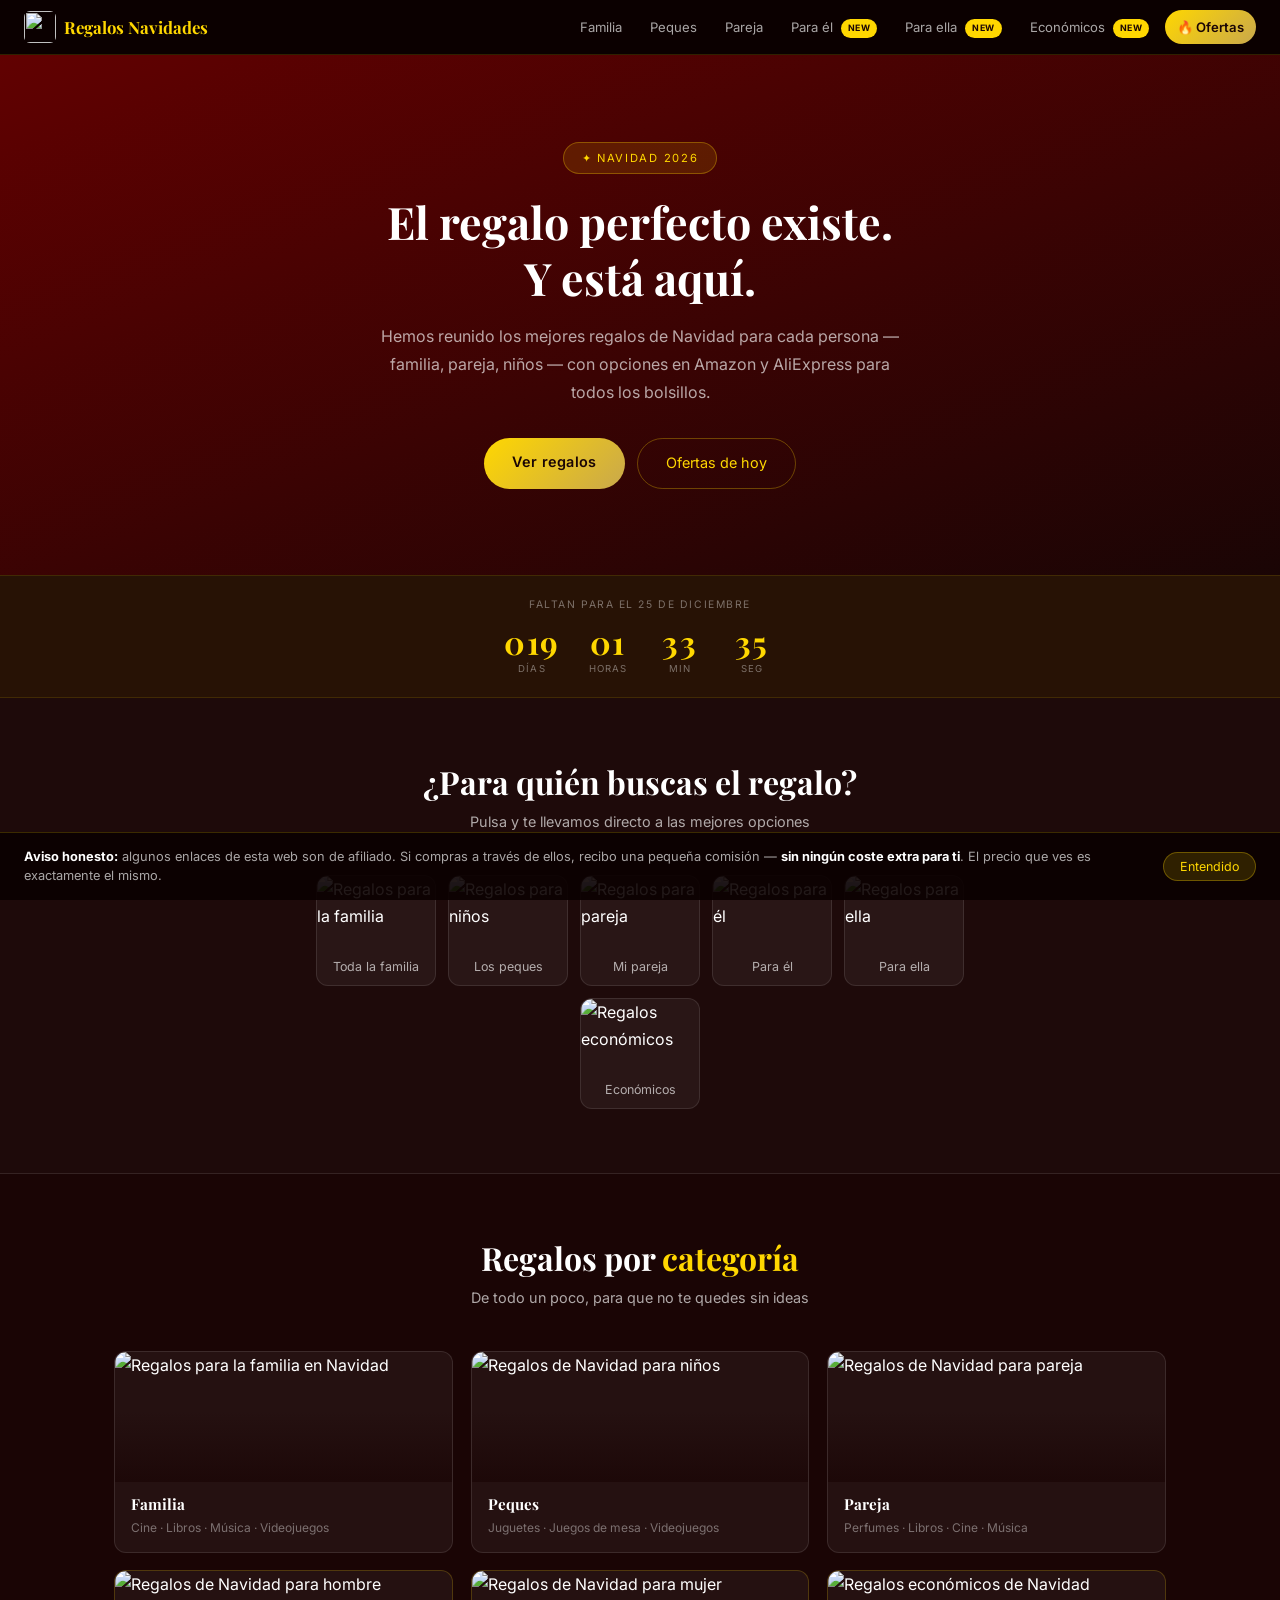
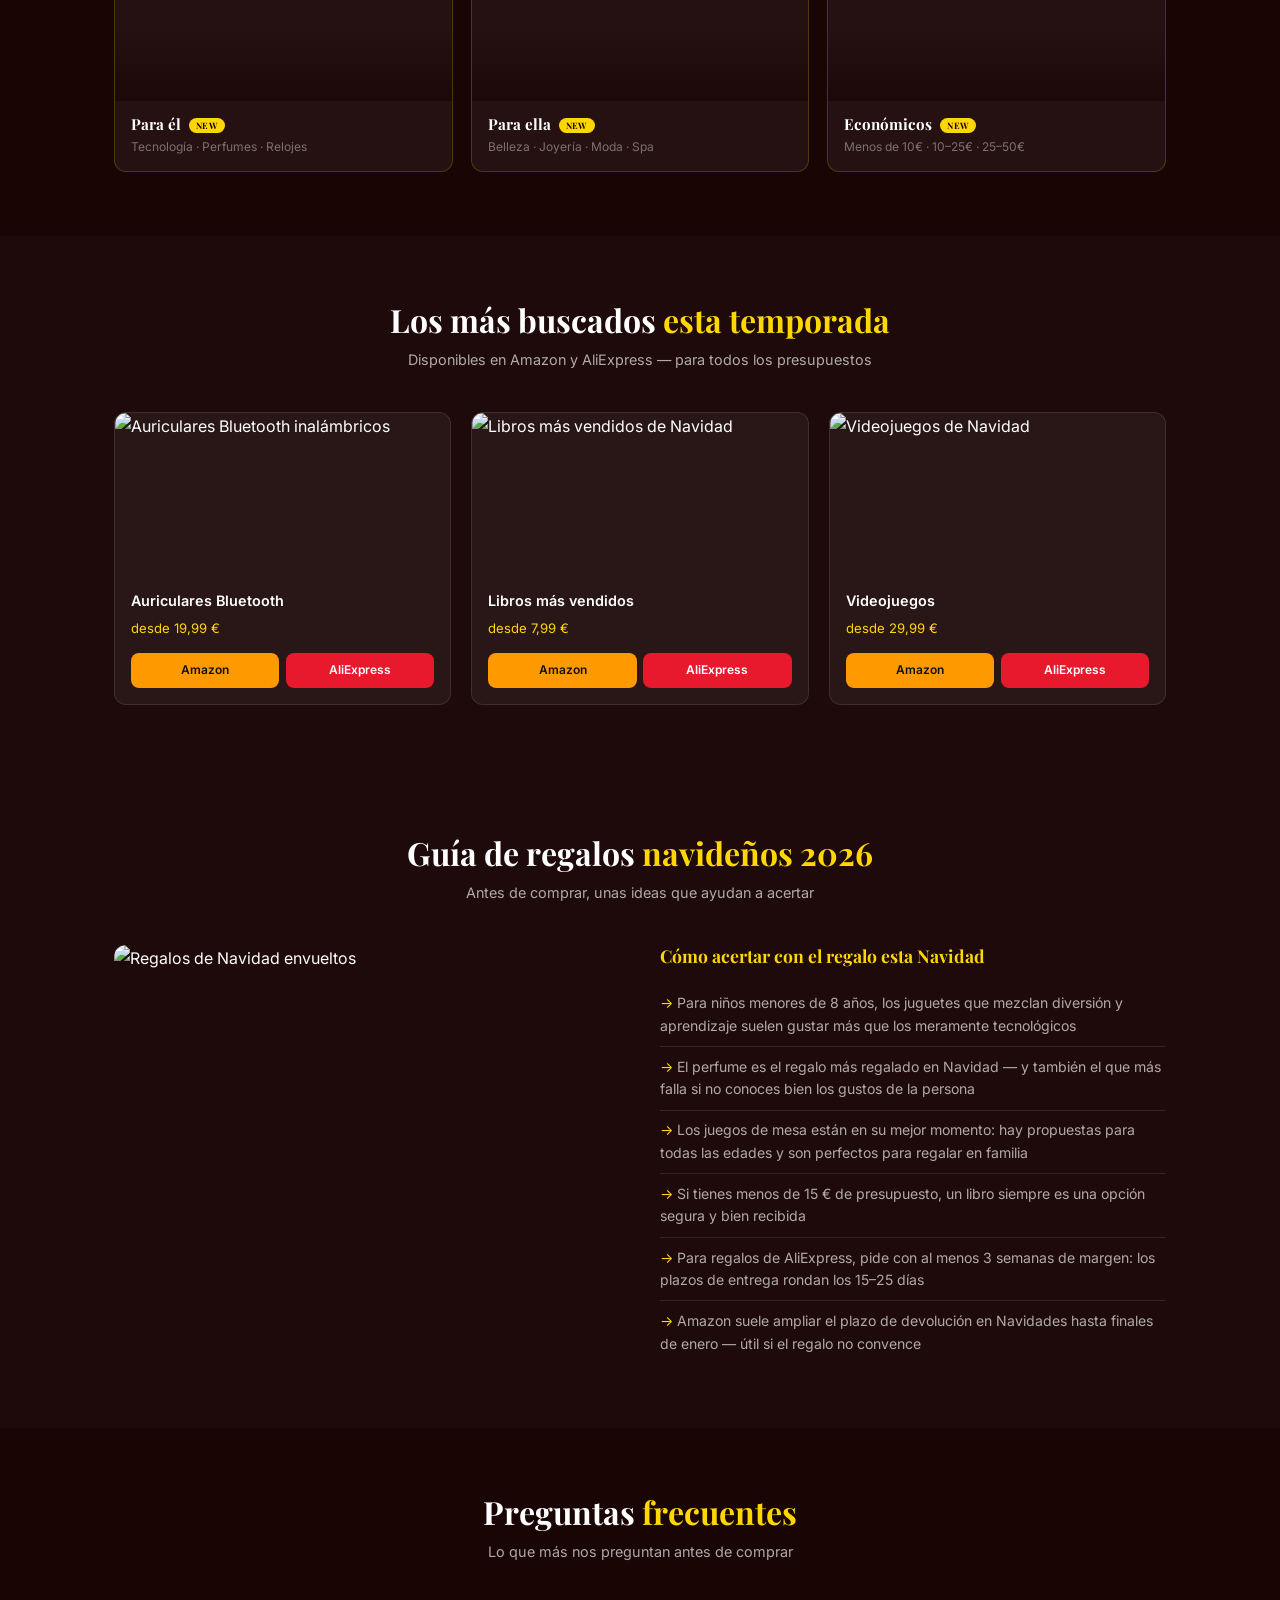
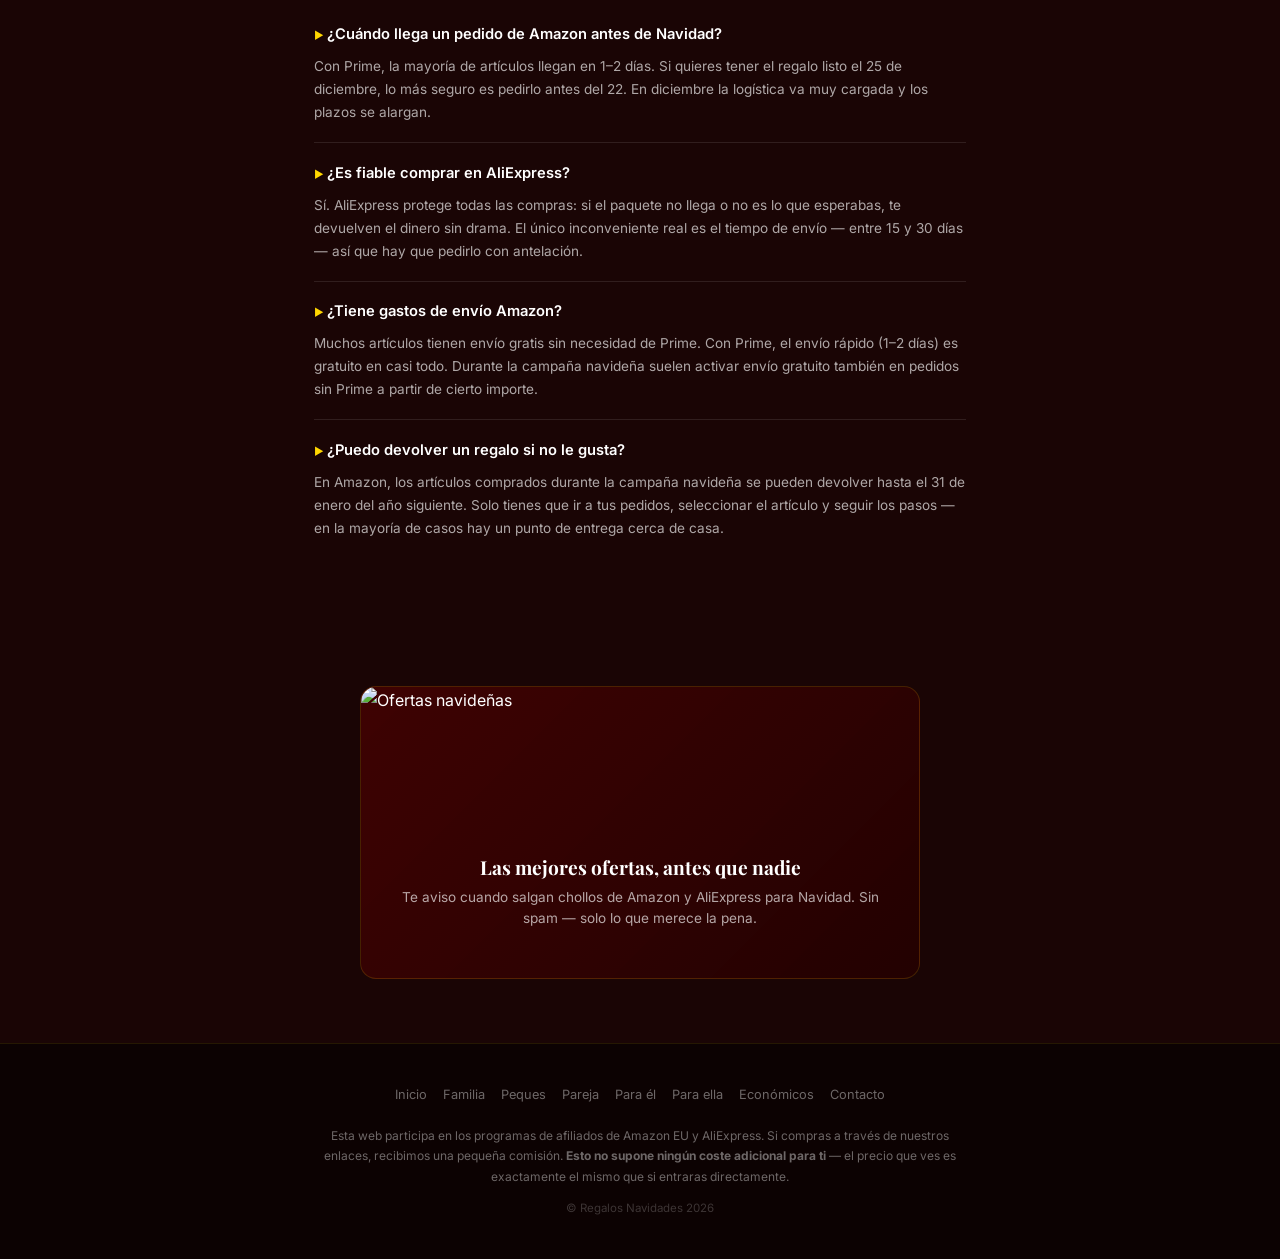
==== index.html @ c7d57244 "feat: index.html reescrito — hero, countdown, quiz, categorías, destacados, guía, FAQ, newsletter" ====
<!DOCTYPE html>
<html lang="es">
<head>
  <meta charset="UTF-8">
  <meta name="viewport" content="width=device-width, initial-scale=1">
  <title>Los mejores regalos de Navidad 2026 | Regalos Navidades</title>
  <meta name="description" content="¿Sin ideas para Navidad? Aquí tienes los mejores regalos para tu familia, pareja e hijos. Disponibles en Amazon y AliExpress con entrega rápida.">
  <meta name="robots" content="index, follow">
  <link rel="canonical" href="https://www.regalosnavidades.com/">

  <!-- Open Graph -->
  <meta property="og:title" content="Los mejores regalos de Navidad 2026">
  <meta property="og:description" content="Regalos para toda la familia, pareja y los peques. Amazon y AliExpress al mejor precio.">
  <meta property="og:image" content="https://www.regalosnavidades.com/images/mejoresnavidades.webp">
  <meta property="og:url" content="https://www.regalosnavidades.com/">
  <meta property="og:type" content="website">
  <meta property="og:locale" content="es_ES">

  <!-- Favicon -->
  <link rel="icon" type="image/png" href="images/anicon.png">
  <link rel="apple-touch-icon" href="images/anicon.png">

  <!-- CSS -->
  <link rel="stylesheet" href="style.css">

  <!-- Analytics -->
  <script async src="https://www.googletagmanager.com/gtag/js?id=G-V09HTLH00L"></script>
  <script>
    window.dataLayer = window.dataLayer || [];
    function gtag(){ dataLayer.push(arguments); }
    gtag('js', new Date());
    gtag('config', 'G-V09HTLH00L');
  </script>
  <script src="https://beamanalytics.b-cdn.net/beam.min.js" data-token="f0260c31-1d1d-425e-8122-ad8e67e077c6" async></script>

  <!-- MailerLite -->
  <script>
    (function(w,d,e,u,f,l,n){w[f]=w[f]||function(){(w[f].q=w[f].q||[]).push(arguments);},l=d.createElement(e),l.async=1,l.src=u,n=d.getElementsByTagName(e)[0],n.parentNode.insertBefore(l,n);})(window,document,'script','https://assets.mailerlite.com/js/universal.js','ml');
    ml('account', '662923');
  </script>

  <!-- Schema.org FAQPage -->
  <script type="application/ld+json">
  {
    "@context": "https://schema.org",
    "@type": "FAQPage",
    "mainEntity": [
      {
        "@type": "Question",
        "name": "¿Cuándo llega un pedido de Amazon antes de Navidad?",
        "acceptedAnswer": {
          "@type": "Answer",
          "text": "Con Amazon Prime la mayoría de artículos llegan en 1-2 días. Para tener el regalo listo el 25 de diciembre, lo más seguro es pedirlo antes del 22 de diciembre."
        }
      },
      {
        "@type": "Question",
        "name": "¿Es fiable comprar en AliExpress?",
        "acceptedAnswer": {
          "@type": "Answer",
          "text": "Sí. AliExpress protege todas las compras: si el paquete no llega o no es lo que esperabas, te devuelven el dinero. El único inconveniente es el plazo: entre 15 y 30 días, así que es mejor pedirlo con tiempo."
        }
      },
      {
        "@type": "Question",
        "name": "¿Tiene gastos de envío Amazon?",
        "acceptedAnswer": {
          "@type": "Answer",
          "text": "Muchos artículos tienen envío gratis, especialmente con Amazon Prime. Durante la campaña navideña suelen añadir envío gratuito en pedidos superiores a 29€."
        }
      },
      {
        "@type": "Question",
        "name": "¿Puedo devolver un regalo si no le gusta?",
        "acceptedAnswer": {
          "@type": "Answer",
          "text": "Amazon amplía el plazo de devolución en Navidades hasta el 31 de enero. Solo tienes que iniciar la devolución desde tu cuenta y llevar el paquete a un punto de entrega."
        }
      }
    ]
  }
  </script>
</head>
<body>

<!-- DISCLOSURE BANNER -->
<div id="affiliate-banner" role="note" aria-label="Aviso de afiliado">
  <p>
    <strong>Aviso honesto:</strong> algunos enlaces de esta web son de afiliado.
    Si compras a través de ellos, recibo una pequeña comisión —
    <strong>sin ningún coste extra para ti</strong>. El precio que ves es exactamente el mismo.
  </p>
  <button id="affiliate-close">Entendido</button>
</div>

<!-- NAVEGACIÓN -->
<nav class="site-nav" aria-label="Navegación principal">
  <a href="/" class="nav-logo" aria-label="Regalos Navidades — inicio">
    <img src="https://images.unsplash.com/photo-1512389142860-9c449e58a543?w=64&q=80&fit=crop" alt="">
    Regalos Navidades
  </a>
  <button class="nav-toggle" aria-label="Abrir menú" aria-expanded="false" id="nav-toggle">
    <span></span><span></span><span></span>
  </button>
  <div class="nav-links" id="nav-links">
    <a href="familia.html">Familia</a>
    <a href="peques.html">Peques</a>
    <a href="pareja.html">Pareja</a>
    <a href="para-el.html">Para él <span class="badge-new">NEW</span></a>
    <a href="para-ella.html">Para ella <span class="badge-new">NEW</span></a>
    <a href="economicos.html">Económicos <span class="badge-new">NEW</span></a>
    <a href="https://amzn.to/489ytTp" target="_blank" rel="nofollow sponsored noopener" class="nav-cta">🔥 Ofertas</a>
  </div>
</nav>

<!-- HERO -->
<section class="hero" aria-label="Portada">
  <div class="hero-bg" aria-hidden="true"></div>
  <div class="hero-overlay" aria-hidden="true"></div>
  <div class="snow" aria-hidden="true"></div>
  <div class="hero-content">
    <div class="hero-badge">✦ Navidad 2026</div>
    <h1>El regalo perfecto existe.<br>Y está aquí.</h1>
    <p>
      Hemos reunido los mejores regalos de Navidad para cada persona —
      familia, pareja, niños — con opciones en Amazon y AliExpress
      para todos los bolsillos.
    </p>
    <div class="hero-ctas">
      <a href="#categorias" class="btn-gold">Ver regalos</a>
      <a href="https://amzn.to/489ytTp" target="_blank" rel="nofollow sponsored noopener" class="btn-outline">Ofertas de hoy</a>
    </div>
  </div>
</section>

<!-- COUNTDOWN -->
<div class="countdown" aria-label="Cuenta atrás para Navidad">
  <p class="countdown-label">Faltan para el 25 de diciembre</p>
  <div class="countdown-units">
    <div class="c-unit"><div class="c-num" id="cd-d">--</div><div class="c-label">días</div></div>
    <div class="c-unit"><div class="c-num" id="cd-h">--</div><div class="c-label">horas</div></div>
    <div class="c-unit"><div class="c-num" id="cd-m">--</div><div class="c-label">min</div></div>
    <div class="c-unit"><div class="c-num" id="cd-s">--</div><div class="c-label">seg</div></div>
  </div>
</div>

<!-- QUIZ -->
<section class="quiz-section section" aria-labelledby="quiz-title">
  <div class="section-header">
    <h2 id="quiz-title">¿Para quién buscas el regalo?</h2>
    <p class="subtitle">Pulsa y te llevamos directo a las mejores opciones</p>
  </div>
  <div class="quiz-grid">
    <a href="familia.html" class="quiz-btn">
      <img src="https://images.unsplash.com/photo-1511895426328-dc8714191011?w=240&q=80&fit=crop&crop=faces" alt="Regalos para la familia" loading="lazy">
      <div class="quiz-label">Toda la familia</div>
    </a>
    <a href="peques.html" class="quiz-btn">
      <img src="https://images.unsplash.com/photo-1471286174890-9c112ffca5b4?w=240&q=80&fit=crop" alt="Regalos para niños" loading="lazy">
      <div class="quiz-label">Los peques</div>
    </a>
    <a href="pareja.html" class="quiz-btn">
      <img src="https://images.unsplash.com/photo-1529634597503-139d3726fed5?w=240&q=80&fit=crop&crop=faces" alt="Regalos para pareja" loading="lazy">
      <div class="quiz-label">Mi pareja</div>
    </a>
    <a href="para-el.html" class="quiz-btn">
      <img src="https://images.unsplash.com/photo-1507003211169-0a1dd7228f2d?w=240&q=80&fit=crop&crop=faces" alt="Regalos para él" loading="lazy">
      <div class="quiz-label">Para él</div>
    </a>
    <a href="para-ella.html" class="quiz-btn">
      <img src="https://images.unsplash.com/photo-1531746020798-e6953c6e8e04?w=240&q=80&fit=crop&crop=faces" alt="Regalos para ella" loading="lazy">
      <div class="quiz-label">Para ella</div>
    </a>
    <a href="economicos.html" class="quiz-btn">
      <img src="https://images.unsplash.com/photo-1607344645866-009c320b63e0?w=240&q=80&fit=crop" alt="Regalos económicos" loading="lazy">
      <div class="quiz-label">Económicos</div>
    </a>
  </div>
</section>

<!-- CATEGORÍAS -->
<section class="section" id="categorias" aria-labelledby="cats-title">
  <div class="section-header">
    <h2 id="cats-title">Regalos por <span class="gold">categoría</span></h2>
    <p class="subtitle">De todo un poco, para que no te quedes sin ideas</p>
  </div>
  <div class="cat-grid container">
    <a href="familia.html" class="cat-card">
      <div class="cat-img-wrap">
        <img src="https://images.unsplash.com/photo-1511895426328-dc8714191011?w=500&q=80&fit=crop" alt="Regalos para la familia en Navidad" loading="lazy">
        <div class="cat-img-overlay"></div>
      </div>
      <div class="cat-info">
        <h3>Familia</h3>
        <p>Cine · Libros · Música · Videojuegos</p>
      </div>
    </a>
    <a href="peques.html" class="cat-card">
      <div class="cat-img-wrap">
        <img src="https://images.unsplash.com/photo-1471286174890-9c112ffca5b4?w=500&q=80&fit=crop" alt="Regalos de Navidad para niños" loading="lazy">
        <div class="cat-img-overlay"></div>
      </div>
      <div class="cat-info">
        <h3>Peques</h3>
        <p>Juguetes · Juegos de mesa · Videojuegos</p>
      </div>
    </a>
    <a href="pareja.html" class="cat-card">
      <div class="cat-img-wrap">
        <img src="https://images.unsplash.com/photo-1529634597503-139d3726fed5?w=500&q=80&fit=crop&crop=faces" alt="Regalos de Navidad para pareja" loading="lazy">
        <div class="cat-img-overlay"></div>
      </div>
      <div class="cat-info">
        <h3>Pareja</h3>
        <p>Perfumes · Libros · Cine · Música</p>
      </div>
    </a>
    <a href="para-el.html" class="cat-card is-new">
      <div class="cat-img-wrap">
        <img src="https://images.unsplash.com/photo-1507003211169-0a1dd7228f2d?w=500&q=80&fit=crop&crop=faces" alt="Regalos de Navidad para hombre" loading="lazy">
        <div class="cat-img-overlay"></div>
      </div>
      <div class="cat-info">
        <h3>Para él <span class="badge-new">NEW</span></h3>
        <p>Tecnología · Perfumes · Relojes</p>
      </div>
    </a>
    <a href="para-ella.html" class="cat-card is-new">
      <div class="cat-img-wrap">
        <img src="https://images.unsplash.com/photo-1531746020798-e6953c6e8e04?w=500&q=80&fit=crop&crop=faces" alt="Regalos de Navidad para mujer" loading="lazy">
        <div class="cat-img-overlay"></div>
      </div>
      <div class="cat-info">
        <h3>Para ella <span class="badge-new">NEW</span></h3>
        <p>Belleza · Joyería · Moda · Spa</p>
      </div>
    </a>
    <a href="economicos.html" class="cat-card is-new">
      <div class="cat-img-wrap">
        <img src="https://images.unsplash.com/photo-1607344645866-009c320b63e0?w=500&q=80&fit=crop" alt="Regalos económicos de Navidad" loading="lazy">
        <div class="cat-img-overlay"></div>
      </div>
      <div class="cat-info">
        <h3>Económicos <span class="badge-new">NEW</span></h3>
        <p>Menos de 10€ · 10–25€ · 25–50€</p>
      </div>
    </a>
  </div>
</section>

<!-- PRODUCTOS DESTACADOS -->
<section class="products-section section" aria-labelledby="dest-title">
  <div class="section-header">
    <h2 id="dest-title">Los más buscados <span class="gold">esta temporada</span></h2>
    <p class="subtitle">Disponibles en Amazon y AliExpress — para todos los presupuestos</p>
  </div>
  <div class="products-grid container">
    <div class="product-card">
      <div class="product-img">
        <img src="https://images.unsplash.com/photo-1505740420928-5e560c06d30e?w=500&q=80&fit=crop" alt="Auriculares Bluetooth inalámbricos" loading="lazy">
      </div>
      <div class="product-body">
        <p class="product-name">Auriculares Bluetooth</p>
        <p class="product-price">desde 19,99 €</p>
        <div class="product-btns">
          <a href="https://www.amazon.es/s?k=auriculares+bluetooth&tag=onejensen00-21" target="_blank" rel="nofollow sponsored noopener" class="btn-amazon">Amazon</a>
          <a href="https://s.click.aliexpress.com/e/_DkPYRvX" target="_blank" rel="nofollow sponsored noopener" class="btn-ali">AliExpress</a>
        </div>
      </div>
    </div>
    <div class="product-card">
      <div class="product-img">
        <img src="https://images.unsplash.com/photo-1507842217343-583bb7270b66?w=500&q=80&fit=crop" alt="Libros más vendidos de Navidad" loading="lazy">
      </div>
      <div class="product-body">
        <p class="product-name">Libros más vendidos</p>
        <p class="product-price">desde 7,99 €</p>
        <div class="product-btns">
          <a href="https://www.amazon.es/b?_encoding=UTF8&tag=onejensen00-21&node=599364031" target="_blank" rel="nofollow sponsored noopener" class="btn-amazon">Amazon</a>
          <a href="https://s.click.aliexpress.com/e/_DkPYRvX" target="_blank" rel="nofollow sponsored noopener" class="btn-ali">AliExpress</a>
        </div>
      </div>
    </div>
    <div class="product-card">
      <div class="product-img">
        <img src="https://images.unsplash.com/photo-1538481199705-c710c4e965fc?w=500&q=80&fit=crop" alt="Videojuegos de Navidad" loading="lazy">
      </div>
      <div class="product-body">
        <p class="product-name">Videojuegos</p>
        <p class="product-price">desde 29,99 €</p>
        <div class="product-btns">
          <a href="https://www.amazon.es/b?_encoding=UTF8&tag=onejensen00-21&node=599382031" target="_blank" rel="nofollow sponsored noopener" class="btn-amazon">Amazon</a>
          <a href="https://s.click.aliexpress.com/e/_DkPYRvX" target="_blank" rel="nofollow sponsored noopener" class="btn-ali">AliExpress</a>
        </div>
      </div>
    </div>
  </div>
</section>

<!-- GUÍA SEO -->
<section class="guide-section section" aria-labelledby="guide-title">
  <div class="section-header">
    <h2 id="guide-title">Guía de regalos <span class="gold">navideños 2026</span></h2>
    <p class="subtitle">Antes de comprar, unas ideas que ayudan a acertar</p>
  </div>
  <div class="guide-inner container">
    <div class="guide-img">
      <img src="https://images.unsplash.com/photo-1543589077-47d81606c1bf?w=700&q=80&fit=crop" alt="Regalos de Navidad envueltos" loading="lazy">
    </div>
    <div class="guide-content">
      <h3>Cómo acertar con el regalo esta Navidad</h3>
      <ul class="guide-list">
        <li>Para niños menores de 8 años, los juguetes que mezclan diversión y aprendizaje suelen gustar más que los meramente tecnológicos</li>
        <li>El perfume es el regalo más regalado en Navidad — y también el que más falla si no conoces bien los gustos de la persona</li>
        <li>Los juegos de mesa están en su mejor momento: hay propuestas para todas las edades y son perfectos para regalar en familia</li>
        <li>Si tienes menos de 15 € de presupuesto, un libro siempre es una opción segura y bien recibida</li>
        <li>Para regalos de AliExpress, pide con al menos 3 semanas de margen: los plazos de entrega rondan los 15–25 días</li>
        <li>Amazon suele ampliar el plazo de devolución en Navidades hasta finales de enero — útil si el regalo no convence</li>
      </ul>
    </div>
  </div>
</section>

<!-- FAQ -->
<section class="section" aria-labelledby="faq-title">
  <div class="section-header">
    <h2 id="faq-title">Preguntas <span class="gold">frecuentes</span></h2>
    <p class="subtitle">Lo que más nos preguntan antes de comprar</p>
  </div>
  <div class="faq-list container">
    <div class="faq-item">
      <p class="faq-q">¿Cuándo llega un pedido de Amazon antes de Navidad?</p>
      <p class="faq-a">Con Prime, la mayoría de artículos llegan en 1–2 días. Si quieres tener el regalo listo el 25 de diciembre, lo más seguro es pedirlo antes del 22. En diciembre la logística va muy cargada y los plazos se alargan.</p>
    </div>
    <div class="faq-item">
      <p class="faq-q">¿Es fiable comprar en AliExpress?</p>
      <p class="faq-a">Sí. AliExpress protege todas las compras: si el paquete no llega o no es lo que esperabas, te devuelven el dinero sin drama. El único inconveniente real es el tiempo de envío — entre 15 y 30 días — así que hay que pedirlo con antelación.</p>
    </div>
    <div class="faq-item">
      <p class="faq-q">¿Tiene gastos de envío Amazon?</p>
      <p class="faq-a">Muchos artículos tienen envío gratis sin necesidad de Prime. Con Prime, el envío rápido (1–2 días) es gratuito en casi todo. Durante la campaña navideña suelen activar envío gratuito también en pedidos sin Prime a partir de cierto importe.</p>
    </div>
    <div class="faq-item">
      <p class="faq-q">¿Puedo devolver un regalo si no le gusta?</p>
      <p class="faq-a">En Amazon, los artículos comprados durante la campaña navideña se pueden devolver hasta el 31 de enero del año siguiente. Solo tienes que ir a tus pedidos, seleccionar el artículo y seguir los pasos — en la mayoría de casos hay un punto de entrega cerca de casa.</p>
    </div>
  </div>
</section>

<!-- NEWSLETTER -->
<section class="section">
  <div class="newsletter-wrap">
    <div class="newsletter-box">
      <div class="newsletter-img">
        <img src="https://images.unsplash.com/photo-1512389142860-9c449e58a543?w=700&q=80&fit=crop&crop=top" alt="Ofertas navideñas" loading="lazy">
      </div>
      <div class="newsletter-body">
        <h3>Las mejores ofertas, antes que nadie</h3>
        <p>Te aviso cuando salgan chollos de Amazon y AliExpress para Navidad. Sin spam — solo lo que merece la pena.</p>
        <div class="ml-embedded" data-form="1QvclZ"></div>
      </div>
    </div>
  </div>
</section>

<!-- FOOTER -->
<footer class="site-footer">
  <nav class="footer-links" aria-label="Links del pie de página">
    <a href="/">Inicio</a>
    <a href="familia.html">Familia</a>
    <a href="peques.html">Peques</a>
    <a href="pareja.html">Pareja</a>
    <a href="para-el.html">Para él</a>
    <a href="para-ella.html">Para ella</a>
    <a href="economicos.html">Económicos</a>
    <a href="mailto:mejoresnavidades@gmail.com">Contacto</a>
  </nav>
  <p class="footer-affiliate">
    Esta web participa en los programas de afiliados de Amazon EU y AliExpress.
    Si compras a través de nuestros enlaces, recibimos una pequeña comisión.
    <strong>Esto no supone ningún coste adicional para ti</strong> — el precio que ves es exactamente el mismo que si entraras directamente.
  </p>
  <p class="footer-copy">© Regalos Navidades 2026</p>
</footer>

<script>
  /* --- COUNTDOWN --- */
  function tick() {
    const now = new Date();
    const xmas = new Date(now.getFullYear(), 11, 25);
    if (now >= xmas) xmas.setFullYear(xmas.getFullYear() + 1);
    const ms = xmas - now;
    const pad = (n, len) => String(n).padStart(len || 2, '0');
    document.getElementById('cd-d').textContent = pad(Math.floor(ms / 86400000), 3);
    document.getElementById('cd-h').textContent = pad(Math.floor((ms % 86400000) / 3600000));
    document.getElementById('cd-m').textContent = pad(Math.floor((ms % 3600000) / 60000));
    document.getElementById('cd-s').textContent = pad(Math.floor((ms % 60000) / 1000));
  }
  tick();
  setInterval(tick, 1000);

  /* --- NIEVE --- */
  const snow = document.querySelector('.snow');
  for (let i = 0; i < 18; i++) {
    const f = document.createElement('div');
    f.className = 'flake';
    const size = Math.random() * 4 + 2;
    f.style.cssText = `width:${size}px;height:${size}px;left:${Math.random()*100}%;animation-duration:${Math.random()*8+6}s;animation-delay:${Math.random()*8}s;`;
    snow.appendChild(f);
  }

  /* --- HAMBURGER NAV --- */
  const toggle = document.getElementById('nav-toggle');
  const navLinks = document.getElementById('nav-links');
  toggle.addEventListener('click', () => {
    const open = navLinks.classList.toggle('open');
    toggle.setAttribute('aria-expanded', String(open));
  });

  /* --- DISCLOSURE BANNER --- */
  const banner = document.getElementById('affiliate-banner');
  if (!localStorage.getItem('affiliate-ok')) {
    banner.classList.add('is-visible');
  }
  document.getElementById('affiliate-close').addEventListener('click', () => {
    banner.classList.remove('is-visible');
    localStorage.setItem('affiliate-ok', '1');
  });
</script>

</body>
</html>
---- style.css ----
/* ===================================================
   REGALOS NAVIDADES — style.css
   Festivo Moderno: rojo profundo + dorado + glassmorphism
   =================================================== */

/* === GOOGLE FONTS === */
@import url('https://fonts.googleapis.com/css2?family=Playfair+Display:wght@400;700&family=Inter:wght@400;500;600&display=swap');

/* === VARIABLES === */
:root {
  --bg:           #1a0505;
  --bg-card:      rgba(255, 255, 255, 0.05);
  --bg-card-hover:rgba(255, 255, 255, 0.08);
  --bg-nav:       rgba(10, 0, 0, 0.9);
  --red-deep:     #6b0000;
  --red-mid:      #8b0000;
  --gold:         #ffd700;
  --gold-muted:   #c9a84c;
  --gold-faint:   rgba(255, 215, 0, 0.15);
  --gold-border:  rgba(255, 215, 0, 0.3);
  --text:         #ffffff;
  --text-muted:   rgba(255, 255, 255, 0.65);
  --text-faint:   rgba(255, 255, 255, 0.4);
  --border:       rgba(255, 255, 255, 0.1);
  --radius:       12px;
  --radius-sm:    8px;
  --transition:   300ms ease;
  --font-heading: 'Playfair Display', Georgia, serif;
  --font-body:    'Inter', 'Segoe UI', sans-serif;
  --max-width:    1100px;
}

/* === RESET === */
*, *::before, *::after { box-sizing: border-box; margin: 0; padding: 0; }
html { font-size: 16px; scroll-behavior: smooth; }
body {
  font-family: var(--font-body);
  background-color: var(--bg);
  color: var(--text);
  line-height: 1.7;
  -webkit-font-smoothing: antialiased;
}
img { display: block; max-width: 100%; }
a { text-decoration: none; color: inherit; }
button { cursor: pointer; font-family: var(--font-body); }
ul { list-style: none; }

/* === ACCESIBILIDAD === */
:focus-visible {
  outline: 2px solid var(--gold);
  outline-offset: 3px;
  border-radius: 2px;
}

/* === TIPOGRAFÍA === */
h1, h2, h3 { font-family: var(--font-heading); line-height: 1.25; }
h1 { font-size: clamp(1.8rem, 4vw, 2.8rem); }
h2 { font-size: clamp(1.4rem, 3vw, 2rem); }
h3 { font-size: 1.1rem; }
.gold { color: var(--gold); }
.subtitle {
  color: var(--text-muted);
  font-size: 0.9rem;
  margin-top: 0.5rem;
}

/* === LAYOUT HELPERS === */
.container {
  max-width: var(--max-width);
  margin: 0 auto;
  padding: 0 1.5rem;
}
.section { padding: 4rem 1.5rem; }
.section-header { text-align: center; margin-bottom: 2.5rem; }
.section-header h2 { margin-bottom: 0.4rem; }

/* === BOTONES === */
.btn-gold {
  display: inline-block;
  background: linear-gradient(135deg, var(--gold), var(--gold-muted));
  color: var(--bg);
  font-weight: 600;
  font-size: 0.9rem;
  padding: 0.75rem 1.75rem;
  border-radius: 2rem;
  border: none;
  transition: var(--transition);
  letter-spacing: 0.02em;
}
.btn-gold:hover { transform: translateY(-2px); box-shadow: 0 6px 20px rgba(255,215,0,0.3); }

.btn-outline {
  display: inline-block;
  background: transparent;
  border: 1px solid var(--gold-border);
  color: var(--gold);
  font-size: 0.9rem;
  padding: 0.75rem 1.75rem;
  border-radius: 2rem;
  transition: var(--transition);
}
.btn-outline:hover { background: var(--gold-faint); }

/* === BADGE NEW === */
.badge-new {
  display: inline-block;
  background: var(--gold);
  color: var(--bg);
  font-size: 0.55rem;
  font-weight: 700;
  letter-spacing: 0.05em;
  padding: 2px 7px;
  border-radius: 10px;
  vertical-align: middle;
  margin-left: 4px;
  text-transform: uppercase;
}

/* ===========================
   NAVEGACIÓN
   =========================== */
.site-nav {
  position: sticky;
  top: 0;
  z-index: 200;
  background: var(--bg-nav);
  backdrop-filter: blur(12px);
  -webkit-backdrop-filter: blur(12px);
  border-bottom: 1px solid rgba(255, 215, 0, 0.15);
  padding: 0.65rem 1.5rem;
  display: flex;
  align-items: center;
  justify-content: space-between;
  gap: 1rem;
}
.nav-logo {
  display: flex;
  align-items: center;
  gap: 0.5rem;
  color: var(--gold);
  font-family: var(--font-heading);
  font-size: 1.05rem;
  font-weight: 700;
  white-space: nowrap;
  flex-shrink: 0;
}
.nav-logo img {
  width: 32px;
  height: 32px;
  border-radius: 6px;
  object-fit: cover;
}
.nav-links {
  display: flex;
  align-items: center;
  gap: 0.25rem;
  flex-wrap: wrap;
}
.nav-links a {
  color: var(--text-muted);
  font-size: 0.82rem;
  padding: 0.35rem 0.75rem;
  border-radius: 1.5rem;
  transition: var(--transition);
  white-space: nowrap;
}
.nav-links a:hover { color: var(--gold); background: var(--gold-faint); }
.nav-links .nav-cta {
  background: linear-gradient(135deg, var(--gold), var(--gold-muted));
  color: var(--bg);
  font-weight: 600;
}
.nav-links .nav-cta:hover { transform: translateY(-1px); }

/* Menú hamburguesa móvil */
.nav-toggle {
  display: none;
  flex-direction: column;
  gap: 5px;
  background: none;
  border: none;
  padding: 4px;
  cursor: pointer;
}
.nav-toggle span {
  display: block;
  width: 22px;
  height: 2px;
  background: var(--gold);
  border-radius: 2px;
  transition: var(--transition);
}

/* ===========================
   HERO (HOME)
   =========================== */
.hero {
  position: relative;
  min-height: 520px;
  display: flex;
  align-items: center;
  justify-content: center;
  overflow: hidden;
  text-align: center;
}
.hero-bg {
  position: absolute;
  inset: 0;
  background-image: url('https://images.unsplash.com/photo-1512389142860-9c449e58a543?w=1400&q=80&fit=crop');
  background-size: cover;
  background-position: center;
}
.hero-overlay {
  position: absolute;
  inset: 0;
  background: linear-gradient(160deg, rgba(107,0,0,0.88) 0%, rgba(26,5,5,0.93) 100%);
}
.hero-content {
  position: relative;
  z-index: 1;
  max-width: 660px;
  padding: 5rem 1.5rem;
}
.hero-badge {
  display: inline-block;
  background: rgba(255,215,0,0.12);
  border: 1px solid var(--gold-border);
  color: var(--gold);
  font-size: 0.7rem;
  letter-spacing: 0.15em;
  text-transform: uppercase;
  padding: 0.35rem 1.1rem;
  border-radius: 2rem;
  margin-bottom: 1.25rem;
}
.hero h1 { margin-bottom: 1rem; }
.hero p {
  color: var(--text-muted);
  font-size: 1rem;
  line-height: 1.75;
  margin-bottom: 2rem;
  max-width: 520px;
  margin-left: auto;
  margin-right: auto;
}
.hero-ctas { display: flex; gap: 0.75rem; justify-content: center; flex-wrap: wrap; }

/* Nieve animada */
.snow { position: absolute; inset: 0; pointer-events: none; z-index: 0; overflow: hidden; }
.flake {
  position: absolute;
  top: -10px;
  background: white;
  border-radius: 50%;
  opacity: 0;
  animation: snowfall linear infinite;
}
@keyframes snowfall {
  0%   { opacity: 0; transform: translateY(0) rotate(0deg); }
  10%  { opacity: 0.6; }
  90%  { opacity: 0.4; }
  100% { opacity: 0; transform: translateY(110vh) rotate(360deg); }
}

/* ===========================
   HERO CATEGORÍA (subpáginas)
   =========================== */
.cat-hero {
  position: relative;
  height: 280px;
  display: flex;
  align-items: flex-end;
  overflow: hidden;
}
.cat-hero-bg {
  position: absolute;
  inset: 0;
  background-size: cover;
  background-position: center;
}
.cat-hero-overlay {
  position: absolute;
  inset: 0;
  background: linear-gradient(to top, rgba(26,5,5,0.95) 0%, rgba(26,5,5,0.4) 60%, transparent 100%);
}
.cat-hero-content {
  position: relative;
  z-index: 1;
  padding: 2rem 1.5rem;
  width: 100%;
  max-width: var(--max-width);
  margin: 0 auto;
}
.breadcrumb {
  font-size: 0.75rem;
  color: var(--text-faint);
  margin-bottom: 0.5rem;
}
.breadcrumb a { color: var(--gold-muted); }
.breadcrumb a:hover { color: var(--gold); }
.cat-hero-content h1 { font-size: clamp(1.6rem, 4vw, 2.4rem); }

/* ===========================
   COUNTDOWN
   =========================== */
.countdown {
  background: rgba(255,215,0,0.06);
  border-top: 1px solid rgba(255,215,0,0.12);
  border-bottom: 1px solid rgba(255,215,0,0.12);
  padding: 1.25rem 1.5rem;
  text-align: center;
}
.countdown-label {
  font-size: 0.65rem;
  letter-spacing: 0.15em;
  text-transform: uppercase;
  color: var(--text-faint);
  margin-bottom: 0.75rem;
}
.countdown-units { display: flex; gap: 1.5rem; justify-content: center; }
.c-unit { text-align: center; min-width: 3rem; }
.c-num {
  font-family: var(--font-heading);
  font-size: 2rem;
  font-weight: 700;
  color: var(--gold);
  line-height: 1;
  font-variant-numeric: tabular-nums;
  letter-spacing: 0.05em;
}
.c-label {
  font-size: 0.6rem;
  letter-spacing: 0.12em;
  text-transform: uppercase;
  color: var(--text-faint);
  margin-top: 0.2rem;
}

/* ===========================
   QUIZ
   =========================== */
.quiz-section {
  background: rgba(255,255,255,0.02);
  border-bottom: 1px solid var(--border);
}
.quiz-grid {
  display: flex;
  gap: 0.75rem;
  justify-content: center;
  flex-wrap: wrap;
  max-width: 760px;
  margin: 0 auto;
}
.quiz-btn {
  background: var(--bg-card);
  border: 1px solid var(--border);
  border-radius: var(--radius);
  overflow: hidden;
  cursor: pointer;
  width: 120px;
  transition: var(--transition);
  flex-shrink: 0;
  display: block;
}
.quiz-btn:hover,
.quiz-btn.active {
  border-color: var(--gold-border);
  background: var(--gold-faint);
}
.quiz-btn img {
  width: 100%;
  height: 72px;
  object-fit: cover;
  object-position: center;
}
.quiz-label {
  padding: 0.5rem;
  font-size: 0.78rem;
  text-align: center;
  color: var(--text-muted);
}
.quiz-btn.active .quiz-label { color: var(--gold); font-weight: 600; }

/* ===========================
   GRID DE CATEGORÍAS
   =========================== */
.cat-grid {
  display: grid;
  grid-template-columns: repeat(3, 1fr);
  gap: 1.1rem;
  max-width: var(--max-width);
  margin: 0 auto;
}
.cat-card {
  border-radius: var(--radius);
  overflow: hidden;
  border: 1px solid var(--border);
  cursor: pointer;
  transition: var(--transition);
  background: var(--bg-card);
  display: block;
}
.cat-card:hover {
  border-color: var(--gold-border);
  transform: translateY(-4px);
  box-shadow: 0 12px 32px rgba(0,0,0,0.4);
}
.cat-card.is-new { border-color: rgba(255,215,0,0.2); }
.cat-img-wrap {
  height: 130px;
  overflow: hidden;
  position: relative;
}
.cat-img-wrap img {
  width: 100%;
  height: 100%;
  object-fit: cover;
  object-position: center;
  transition: transform 400ms ease;
}
.cat-card:hover .cat-img-wrap img { transform: scale(1.06); }
.cat-img-overlay {
  position: absolute;
  inset: 0;
  background: linear-gradient(to top, rgba(26,5,5,0.75) 0%, transparent 55%);
}
.cat-info { padding: 0.85rem 1rem; }
.cat-info h3 { font-size: 0.95rem; margin-bottom: 0.2rem; }
.cat-info p { font-size: 0.75rem; color: var(--text-faint); }

/* ===========================
   PRODUCTOS
   =========================== */
.products-section { background: rgba(255,255,255,0.02); }
.products-grid {
  display: grid;
  grid-template-columns: repeat(3, 1fr);
  gap: 1.25rem;
  max-width: var(--max-width);
  margin: 0 auto;
}
.product-card {
  background: var(--bg-card);
  border: 1px solid var(--border);
  border-radius: var(--radius);
  overflow: hidden;
  transition: var(--transition);
}
.product-card:hover {
  border-color: var(--gold-border);
  transform: translateY(-3px);
}
.product-img {
  height: 160px;
  overflow: hidden;
}
.product-img img {
  width: 100%;
  height: 100%;
  object-fit: cover;
  object-position: center;
  transition: transform 400ms ease;
}
.product-card:hover .product-img img { transform: scale(1.05); }
.product-body { padding: 1rem; }
.product-name { font-size: 0.9rem; font-weight: 600; margin-bottom: 0.2rem; }
.product-price { font-size: 0.82rem; color: var(--gold); margin-bottom: 0.85rem; }
.product-btns { display: flex; gap: 0.4rem; }
.btn-amazon, .btn-ali {
  flex: 1;
  font-size: 0.75rem;
  font-weight: 600;
  padding: 0.45rem 0.5rem;
  border-radius: var(--radius-sm);
  border: none;
  text-align: center;
  transition: var(--transition);
  display: block;
}
.btn-amazon { background: #ff9900; color: #111; }
.btn-amazon:hover { background: #e68900; }
.btn-ali { background: #e8192c; color: #fff; }
.btn-ali:hover { background: #c91424; }

/* Secciones en páginas de categoría */
.product-section { padding: 2.5rem 1.5rem; border-bottom: 1px solid var(--border); }
.product-section:last-of-type { border-bottom: none; }
.product-section h2 { margin-bottom: 0.5rem; }
.product-section .section-desc {
  color: var(--text-muted);
  font-size: 0.9rem;
  margin-bottom: 1.5rem;
  max-width: 620px;
}

/* ===========================
   GUÍA (SEO)
   =========================== */
.guide-section { background: rgba(255,255,255,0.02); }
.guide-inner {
  display: grid;
  grid-template-columns: 1fr 1fr;
  gap: 2.5rem;
  max-width: var(--max-width);
  margin: 0 auto;
  align-items: start;
}
.guide-img {
  border-radius: var(--radius);
  overflow: hidden;
  height: 300px;
}
.guide-img img {
  width: 100%;
  height: 100%;
  object-fit: cover;
  object-position: center;
}
.guide-content h3 {
  font-size: 1.1rem;
  color: var(--gold);
  margin-bottom: 1rem;
}
.guide-list li {
  padding: 0.55rem 0;
  font-size: 0.88rem;
  color: var(--text-muted);
  border-bottom: 1px solid var(--border);
  line-height: 1.6;
}
.guide-list li::before { content: "→ "; color: var(--gold); }
.guide-list li:last-child { border-bottom: none; }

/* Texto SEO páginas categoría */
.seo-text {
  max-width: 760px;
  margin: 0 auto;
  padding: 3rem 1.5rem;
  color: var(--text-muted);
  font-size: 0.9rem;
  line-height: 1.8;
  border-top: 1px solid var(--border);
}
.seo-text h2 { color: var(--text); margin-bottom: 1rem; font-size: 1.2rem; }
.seo-text p + p { margin-top: 0.75rem; }

/* ===========================
   FAQ
   =========================== */
.faq-list { max-width: 700px; margin: 0 auto; }
.faq-item {
  border-bottom: 1px solid var(--border);
  padding: 1.1rem 0;
}
.faq-item:last-child { border-bottom: none; }
.faq-q {
  font-size: 0.92rem;
  font-weight: 600;
  color: var(--text);
  margin-bottom: 0.5rem;
  cursor: pointer;
}
.faq-q::before { content: "▶ "; color: var(--gold); font-size: 0.65rem; }
.faq-a {
  font-size: 0.85rem;
  color: var(--text-muted);
  line-height: 1.7;
}

/* ===========================
   NEWSLETTER
   =========================== */
.newsletter-wrap { max-width: 560px; margin: 0 auto; }
.newsletter-box {
  background: linear-gradient(135deg, rgba(107,0,0,0.45), rgba(40,0,0,0.65));
  border: 1px solid rgba(255,215,0,0.15);
  border-radius: 1rem;
  overflow: hidden;
}
.newsletter-img {
  height: 140px;
  overflow: hidden;
}
.newsletter-img img {
  width: 100%;
  height: 100%;
  object-fit: cover;
  object-position: center 35%;
}
.newsletter-body { padding: 1.75rem; text-align: center; }
.newsletter-body h3 {
  font-family: var(--font-heading);
  font-size: 1.2rem;
  margin-bottom: 0.5rem;
}
.newsletter-body p {
  font-size: 0.85rem;
  color: var(--text-muted);
  margin-bottom: 1.25rem;
  line-height: 1.6;
}

/* ===========================
   DISCLOSURE BANNER
   =========================== */
#affiliate-banner {
  display: none; /* Revealed by JS: element.classList.add('is-visible') */
  position: fixed;
  bottom: 0;
  left: 0;
  right: 0;
  z-index: 300;
  background: var(--bg-nav);
  border-top: 1px solid rgba(255,215,0,0.2);
  padding: 0.9rem 1.5rem;
  align-items: center;
  justify-content: space-between;
  gap: 1rem;
  flex-wrap: wrap;
}
#affiliate-banner.is-visible {
  display: flex;
}
#affiliate-banner p {
  font-size: 0.8rem;
  color: var(--text-muted);
  line-height: 1.5;
  flex: 1;
  min-width: 220px;
}
#affiliate-banner p strong { color: var(--text); }
#affiliate-close {
  background: var(--gold-faint);
  border: 1px solid var(--gold-border);
  color: var(--gold);
  font-size: 0.78rem;
  padding: 0.4rem 1rem;
  border-radius: 1rem;
  white-space: nowrap;
  flex-shrink: 0;
  cursor: pointer;
}
#affiliate-close:hover { background: rgba(255,215,0,0.2); }

/* ===========================
   FOOTER
   =========================== */
.site-footer {
  background: rgba(0,0,0,0.55);
  border-top: 1px solid rgba(255,215,0,0.1);
  padding: 2.5rem 1.5rem;
  text-align: center;
}
.footer-links {
  display: flex;
  gap: 1rem;
  justify-content: center;
  flex-wrap: wrap;
  margin-bottom: 1.25rem;
}
.footer-links a {
  color: var(--text-faint);
  font-size: 0.8rem;
  transition: var(--transition);
}
.footer-links a:hover { color: var(--gold); }
.footer-affiliate {
  font-size: 0.75rem;
  color: var(--text-faint);
  line-height: 1.7;
  max-width: 640px;
  margin: 0 auto 0.75rem;
}
.footer-copy { font-size: 0.72rem; color: rgba(255,255,255,0.2); }

/* ===========================
   MEDIA QUERIES
   =========================== */
@media (max-width: 900px) {
  .cat-grid { grid-template-columns: repeat(2, 1fr); }
  .products-grid { grid-template-columns: repeat(2, 1fr); }
  .guide-inner { grid-template-columns: 1fr; }
  .guide-img { height: 220px; }
}

@media (max-width: 640px) {
  .site-nav { padding: 0.5rem 1rem; }
  .nav-links {
    display: none;
    flex-direction: column;
    position: absolute;
    top: 100%;
    left: 0;
    right: 0;
    background: rgba(10,0,0,0.97);
    padding: 1rem;
    border-bottom: 1px solid rgba(255,215,0,0.15);
  }
  .nav-links.open { display: flex; }
  .nav-links a { padding: 0.6rem 1rem; border-radius: var(--radius-sm); }
  .nav-toggle { display: flex; }
  .cat-grid { grid-template-columns: 1fr 1fr; gap: 0.75rem; }
  .products-grid { grid-template-columns: 1fr; }
  .cat-img-wrap { height: 100px; }
  .product-img { height: 180px; }
  .countdown-units { gap: 1rem; }
  .c-num { font-size: 1.6rem; }
  .quiz-btn { width: 100px; }
  .quiz-btn img { height: 58px; }
}

@media (prefers-reduced-motion: reduce) {
  html { scroll-behavior: auto; }
  .flake { animation: none; display: none; }
}
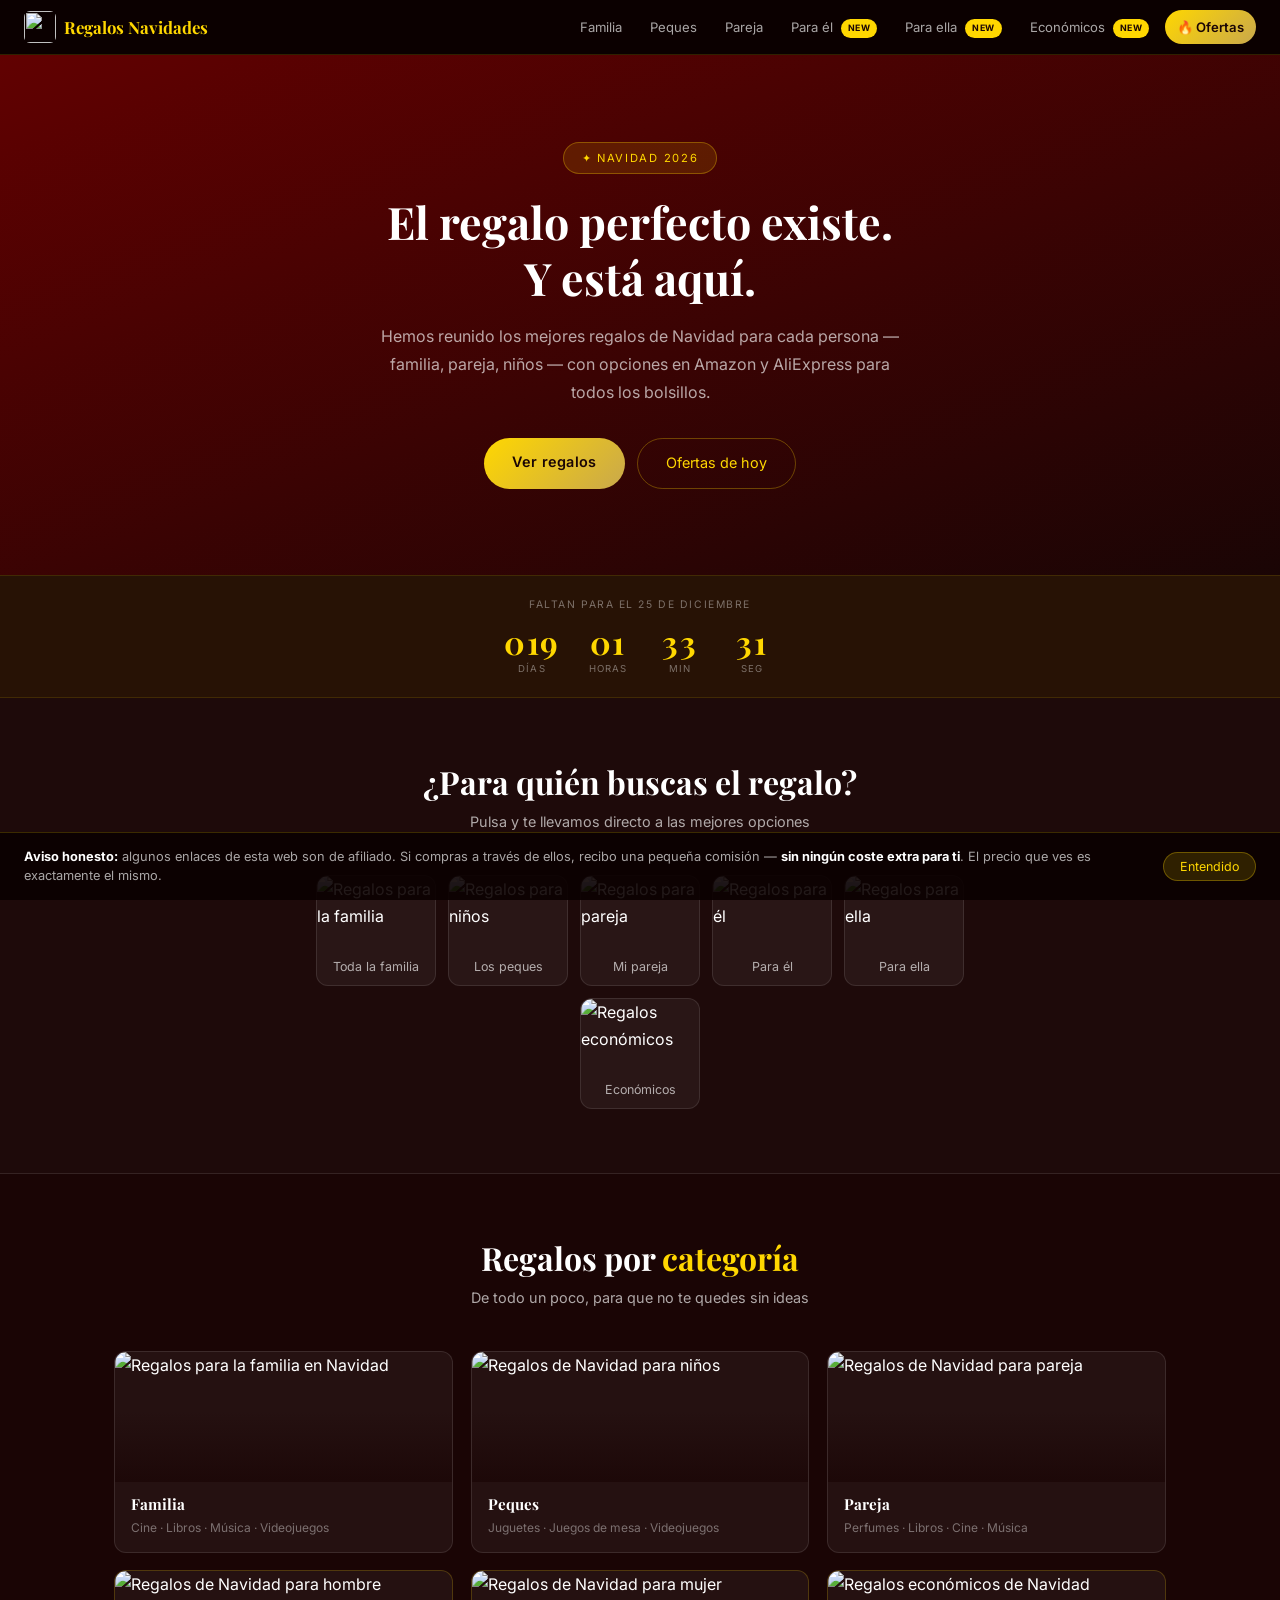
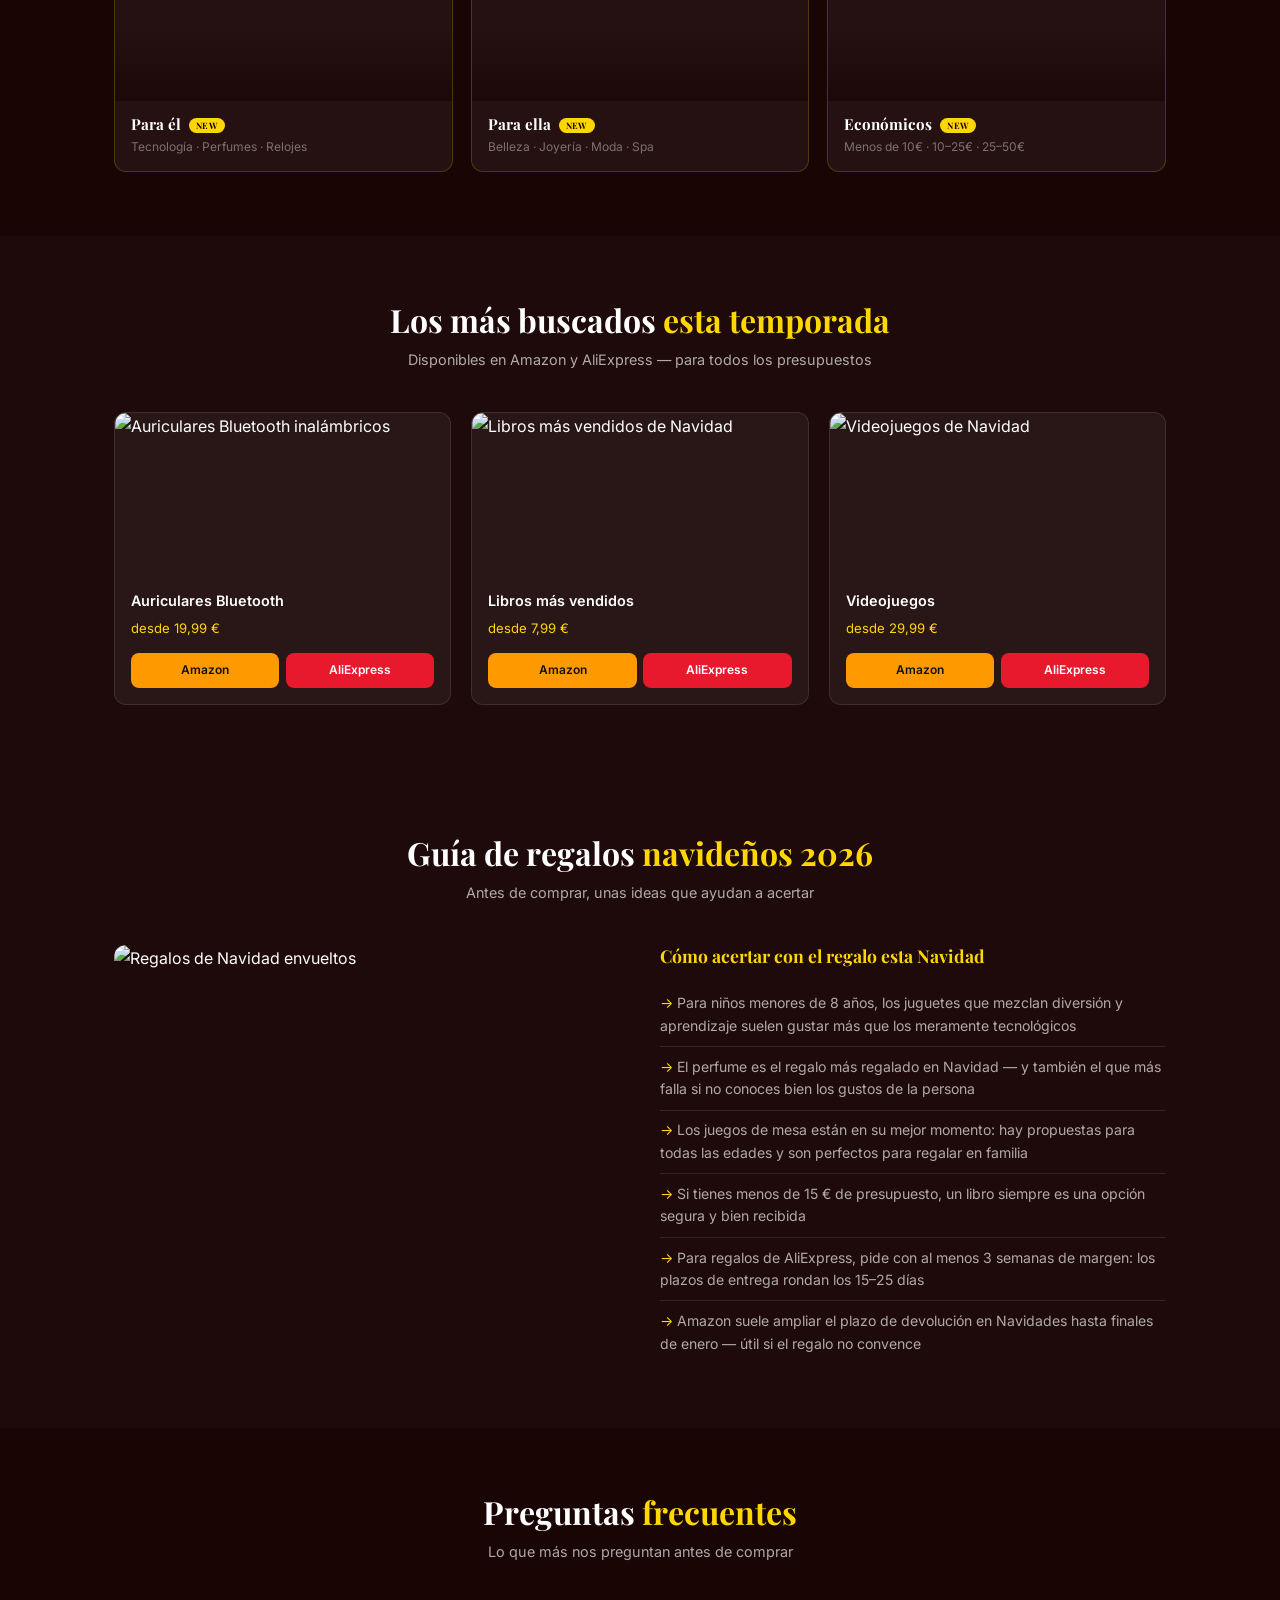
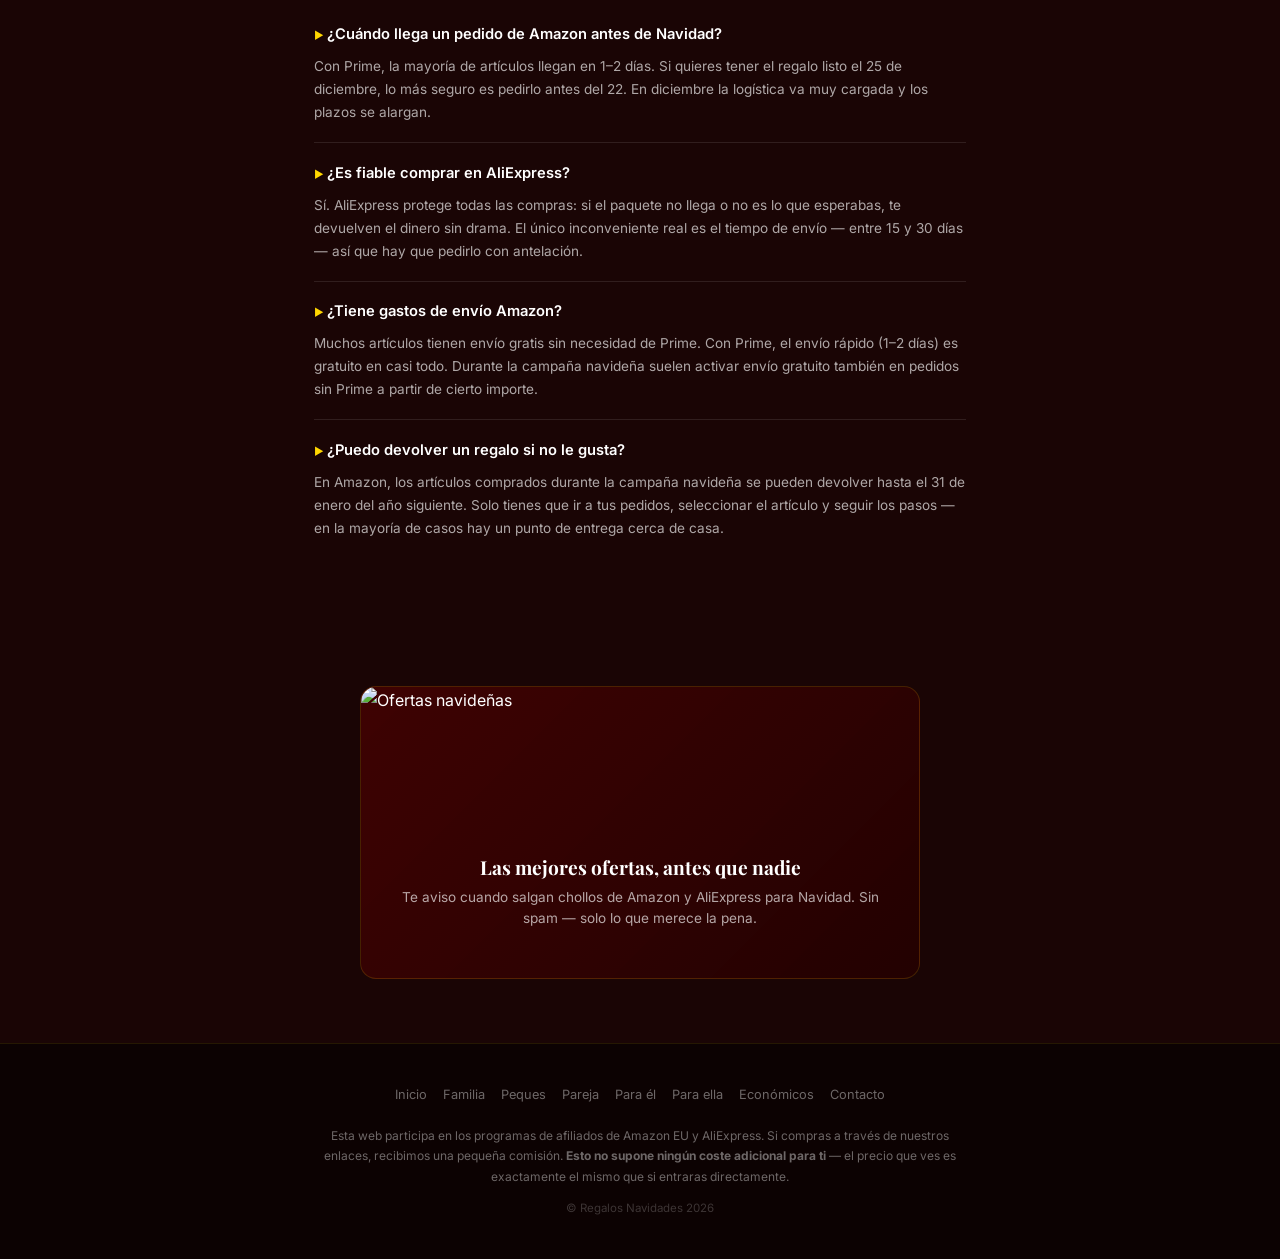
==== commit a5a308e1: "fix: null guard snow, banner visible por defecto, nav logo local, WebSite schema, FAQ semántico, Esc" ====
--- a/index.html
+++ b/index.html
@@ -80,6 +80,16 @@
     ]
   }
   </script>
+
+  <!-- Schema.org WebSite -->
+  <script type="application/ld+json">
+  {
+    "@context": "https://schema.org",
+    "@type": "WebSite",
+    "name": "Regalos Navidades",
+    "url": "https://www.regalosnavidades.com/"
+  }
+  </script>
 </head>
 <body>
 
@@ -96,7 +106,7 @@
 <!-- NAVEGACIÓN -->
 <nav class="site-nav" aria-label="Navegación principal">
   <a href="/" class="nav-logo" aria-label="Regalos Navidades — inicio">
-    <img src="https://images.unsplash.com/photo-1512389142860-9c449e58a543?w=64&q=80&fit=crop" alt="">
+    <img src="images/anicon.png" alt="" width="40" height="40">
     Regalos Navidades
   </a>
   <button class="nav-toggle" aria-label="Abrir menú" aria-expanded="false" id="nav-toggle">
@@ -327,24 +337,24 @@
     <h2 id="faq-title">Preguntas <span class="gold">frecuentes</span></h2>
     <p class="subtitle">Lo que más nos preguntan antes de comprar</p>
   </div>
-  <div class="faq-list container">
+  <dl class="faq-list container">
     <div class="faq-item">
-      <p class="faq-q">¿Cuándo llega un pedido de Amazon antes de Navidad?</p>
-      <p class="faq-a">Con Prime, la mayoría de artículos llegan en 1–2 días. Si quieres tener el regalo listo el 25 de diciembre, lo más seguro es pedirlo antes del 22. En diciembre la logística va muy cargada y los plazos se alargan.</p>
+      <dt class="faq-q">¿Cuándo llega un pedido de Amazon antes de Navidad?</dt>
+      <dd class="faq-a">Con Prime, la mayoría de artículos llegan en 1–2 días. Si quieres tener el regalo listo el 25 de diciembre, lo más seguro es pedirlo antes del 22. En diciembre la logística va muy cargada y los plazos se alargan.</dd>
     </div>
     <div class="faq-item">
-      <p class="faq-q">¿Es fiable comprar en AliExpress?</p>
-      <p class="faq-a">Sí. AliExpress protege todas las compras: si el paquete no llega o no es lo que esperabas, te devuelven el dinero sin drama. El único inconveniente real es el tiempo de envío — entre 15 y 30 días — así que hay que pedirlo con antelación.</p>
+      <dt class="faq-q">¿Es fiable comprar en AliExpress?</dt>
+      <dd class="faq-a">Sí. AliExpress protege todas las compras: si el paquete no llega o no es lo que esperabas, te devuelven el dinero sin drama. El único inconveniente real es el tiempo de envío — entre 15 y 30 días — así que hay que pedirlo con antelación.</dd>
     </div>
     <div class="faq-item">
-      <p class="faq-q">¿Tiene gastos de envío Amazon?</p>
-      <p class="faq-a">Muchos artículos tienen envío gratis sin necesidad de Prime. Con Prime, el envío rápido (1–2 días) es gratuito en casi todo. Durante la campaña navideña suelen activar envío gratuito también en pedidos sin Prime a partir de cierto importe.</p>
+      <dt class="faq-q">¿Tiene gastos de envío Amazon?</dt>
+      <dd class="faq-a">Muchos artículos tienen envío gratis sin necesidad de Prime. Con Prime, el envío rápido (1–2 días) es gratuito en casi todo. Durante la campaña navideña suelen activar envío gratuito también en pedidos sin Prime a partir de cierto importe.</dd>
     </div>
     <div class="faq-item">
-      <p class="faq-q">¿Puedo devolver un regalo si no le gusta?</p>
-      <p class="faq-a">En Amazon, los artículos comprados durante la campaña navideña se pueden devolver hasta el 31 de enero del año siguiente. Solo tienes que ir a tus pedidos, seleccionar el artículo y seguir los pasos — en la mayoría de casos hay un punto de entrega cerca de casa.</p>
-    </div>
-  </div>
+      <dt class="faq-q">¿Puedo devolver un regalo si no le gusta?</dt>
+      <dd class="faq-a">En Amazon, los artículos comprados durante la campaña navideña se pueden devolver hasta el 31 de enero del año siguiente. Solo tienes que ir a tus pedidos, seleccionar el artículo y seguir los pasos — en la mayoría de casos hay un punto de entrega cerca de casa.</dd>
+    </div>
+  </dl>
 </section>
 
 <!-- NEWSLETTER -->
@@ -401,12 +411,14 @@
 
   /* --- NIEVE --- */
   const snow = document.querySelector('.snow');
-  for (let i = 0; i < 18; i++) {
-    const f = document.createElement('div');
-    f.className = 'flake';
-    const size = Math.random() * 4 + 2;
-    f.style.cssText = `width:${size}px;height:${size}px;left:${Math.random()*100}%;animation-duration:${Math.random()*8+6}s;animation-delay:${Math.random()*8}s;`;
-    snow.appendChild(f);
+  if (snow) {
+    for (let i = 0; i < 18; i++) {
+      const f = document.createElement('div');
+      f.className = 'flake';
+      const size = Math.random() * 4 + 2;
+      f.style.cssText = `width:${size}px;height:${size}px;left:${Math.random()*100}%;animation-duration:${Math.random()*8+6}s;animation-delay:${Math.random()*8}s;`;
+      snow.appendChild(f);
+    }
   }
 
   /* --- HAMBURGER NAV --- */
@@ -416,14 +428,24 @@
     const open = navLinks.classList.toggle('open');
     toggle.setAttribute('aria-expanded', String(open));
   });
+  document.addEventListener('keydown', (e) => {
+    if (e.key === 'Escape' && navLinks.classList.contains('open')) {
+      navLinks.classList.remove('open');
+      toggle.setAttribute('aria-expanded', 'false');
+      toggle.focus();
+    }
+  });
 
   /* --- DISCLOSURE BANNER --- */
   const banner = document.getElementById('affiliate-banner');
-  if (!localStorage.getItem('affiliate-ok')) {
+  if (localStorage.getItem('affiliate-ok')) {
+    banner.classList.add('is-hidden');
+  } else {
     banner.classList.add('is-visible');
   }
   document.getElementById('affiliate-close').addEventListener('click', () => {
     banner.classList.remove('is-visible');
+    banner.classList.add('is-hidden');
     localStorage.setItem('affiliate-ok', '1');
   });
 </script>
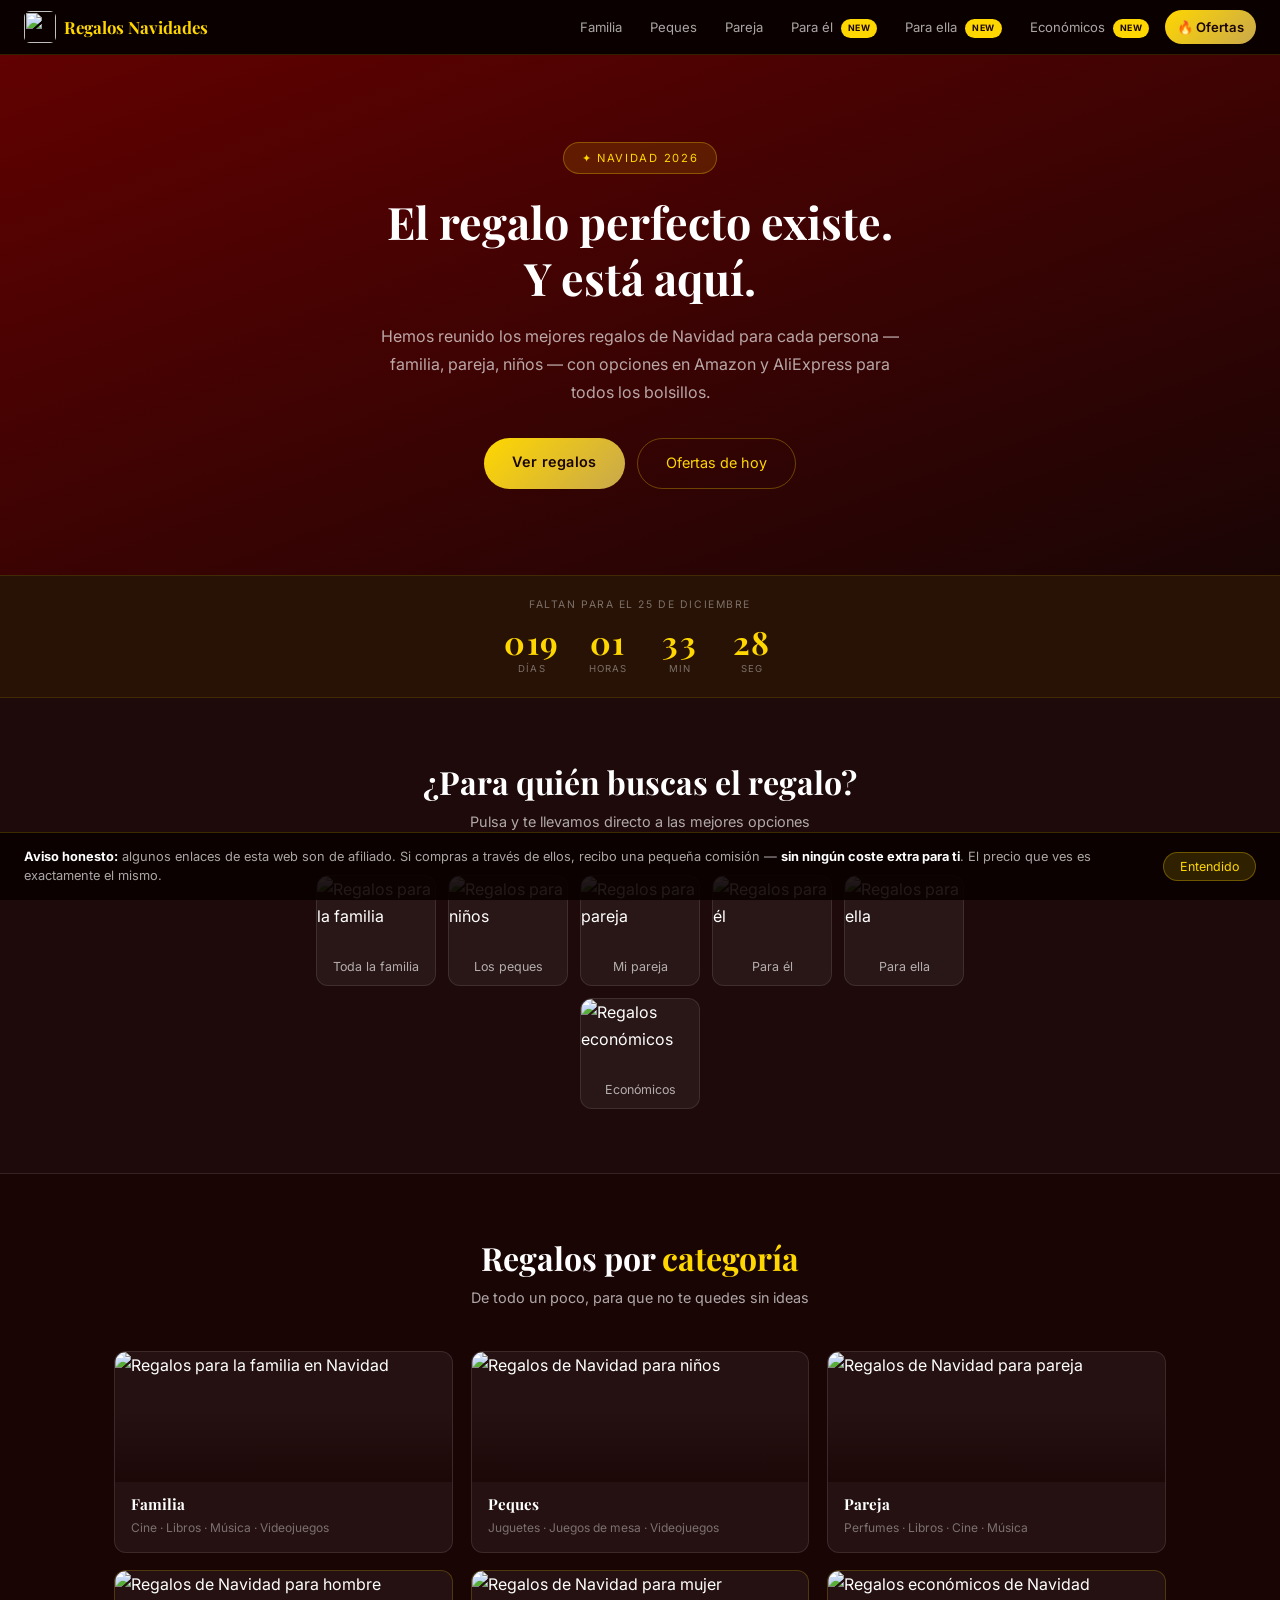
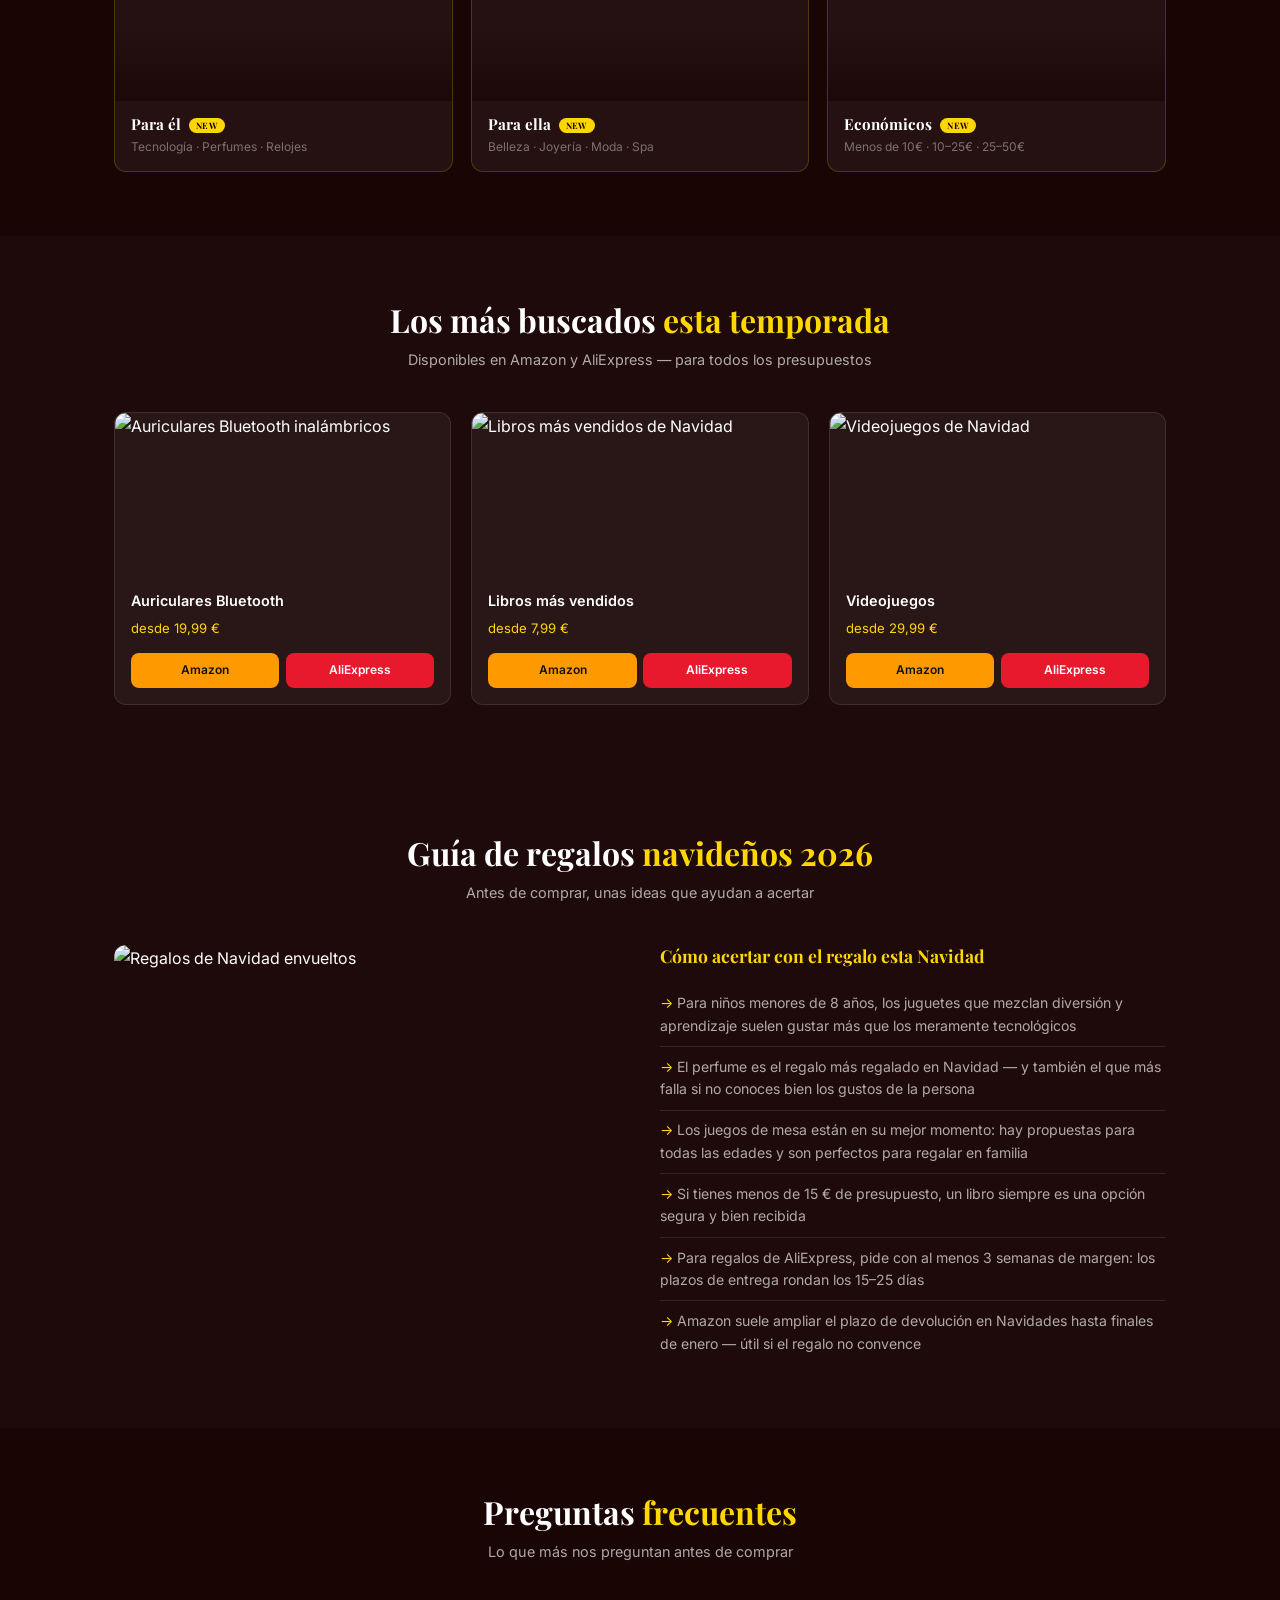
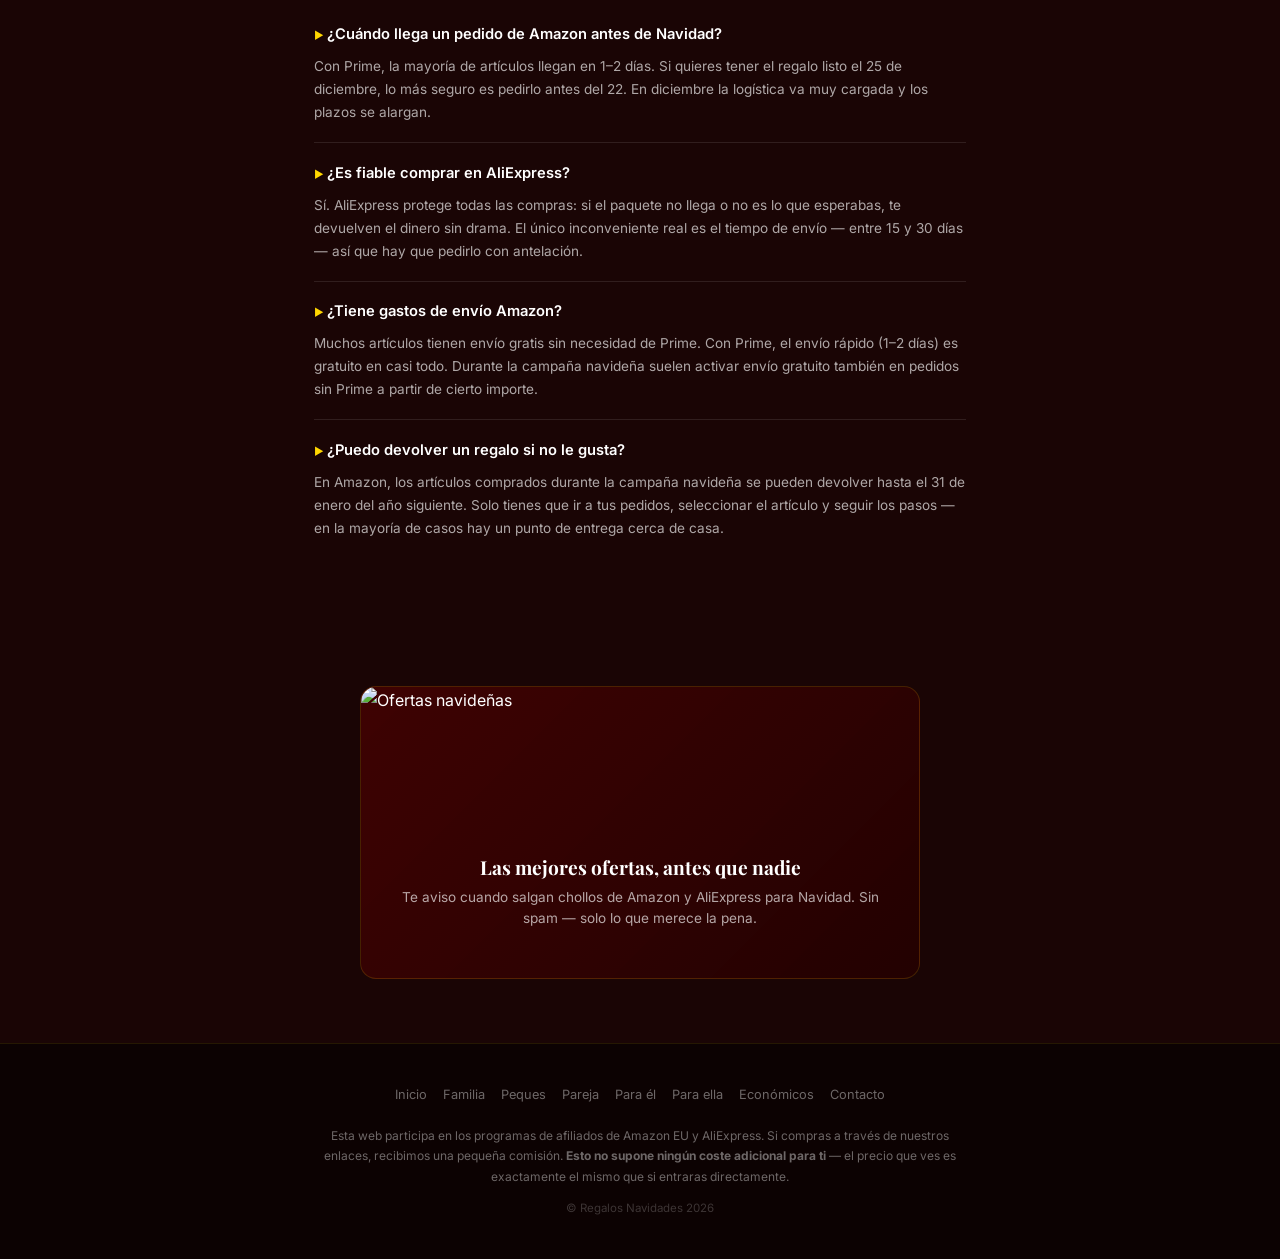
==== commit 35df726e: "feat: links de afiliado AliExpress reales en todas las páginas 25 botones actualizados con links rea" ====
--- a/index.html
+++ b/index.html
@@ -274,7 +274,7 @@
         <p class="product-price">desde 19,99 €</p>
         <div class="product-btns">
           <a href="https://www.amazon.es/s?k=auriculares+bluetooth&tag=onejensen00-21" target="_blank" rel="nofollow sponsored noopener" class="btn-amazon">Amazon</a>
-          <a href="https://s.click.aliexpress.com/e/_DkPYRvX" target="_blank" rel="nofollow sponsored noopener" class="btn-ali">AliExpress</a>
+          <a href="https://es.aliexpress.com/item/4000765370563.html?pdp_npi=6%40dis%21EUR%2141.85%2131.39%21%21%2147.15%2135.37%21%402141292c17752841961321953d68f2%2110000007592348132%21affd%21%21%21%211%210%21" target="_blank" rel="nofollow sponsored noopener" class="btn-ali">AliExpress</a>
         </div>
       </div>
     </div>
@@ -287,7 +287,7 @@
         <p class="product-price">desde 7,99 €</p>
         <div class="product-btns">
           <a href="https://www.amazon.es/b?_encoding=UTF8&tag=onejensen00-21&node=599364031" target="_blank" rel="nofollow sponsored noopener" class="btn-amazon">Amazon</a>
-          <a href="https://s.click.aliexpress.com/e/_DkPYRvX" target="_blank" rel="nofollow sponsored noopener" class="btn-ali">AliExpress</a>
+          <a href="https://es.aliexpress.com/item/1005010780944041.html?pdp_npi=6%40dis%21EUR%2125.38%2112.69%21%21%21196.74%2198.37%21%402141292c17752843361771167d68f2%2112000053489836763%21affd%21%21%21%211%210%21" target="_blank" rel="nofollow sponsored noopener" class="btn-ali">AliExpress</a>
         </div>
       </div>
     </div>
@@ -300,7 +300,7 @@
         <p class="product-price">desde 29,99 €</p>
         <div class="product-btns">
           <a href="https://www.amazon.es/b?_encoding=UTF8&tag=onejensen00-21&node=599382031" target="_blank" rel="nofollow sponsored noopener" class="btn-amazon">Amazon</a>
-          <a href="https://s.click.aliexpress.com/e/_DkPYRvX" target="_blank" rel="nofollow sponsored noopener" class="btn-ali">AliExpress</a>
+          <a href="https://es.aliexpress.com/item/1005009939592863.html?pdp_npi=6%40dis%21EUR%2138.36%2116.05%21%21%21297.39%21124.47%21%402141292c17752843863621754d68f2%2112000050632084245%21affd%21%21%21%211%210%21" target="_blank" rel="nofollow sponsored noopener" class="btn-ali">AliExpress</a>
         </div>
       </div>
     </div>
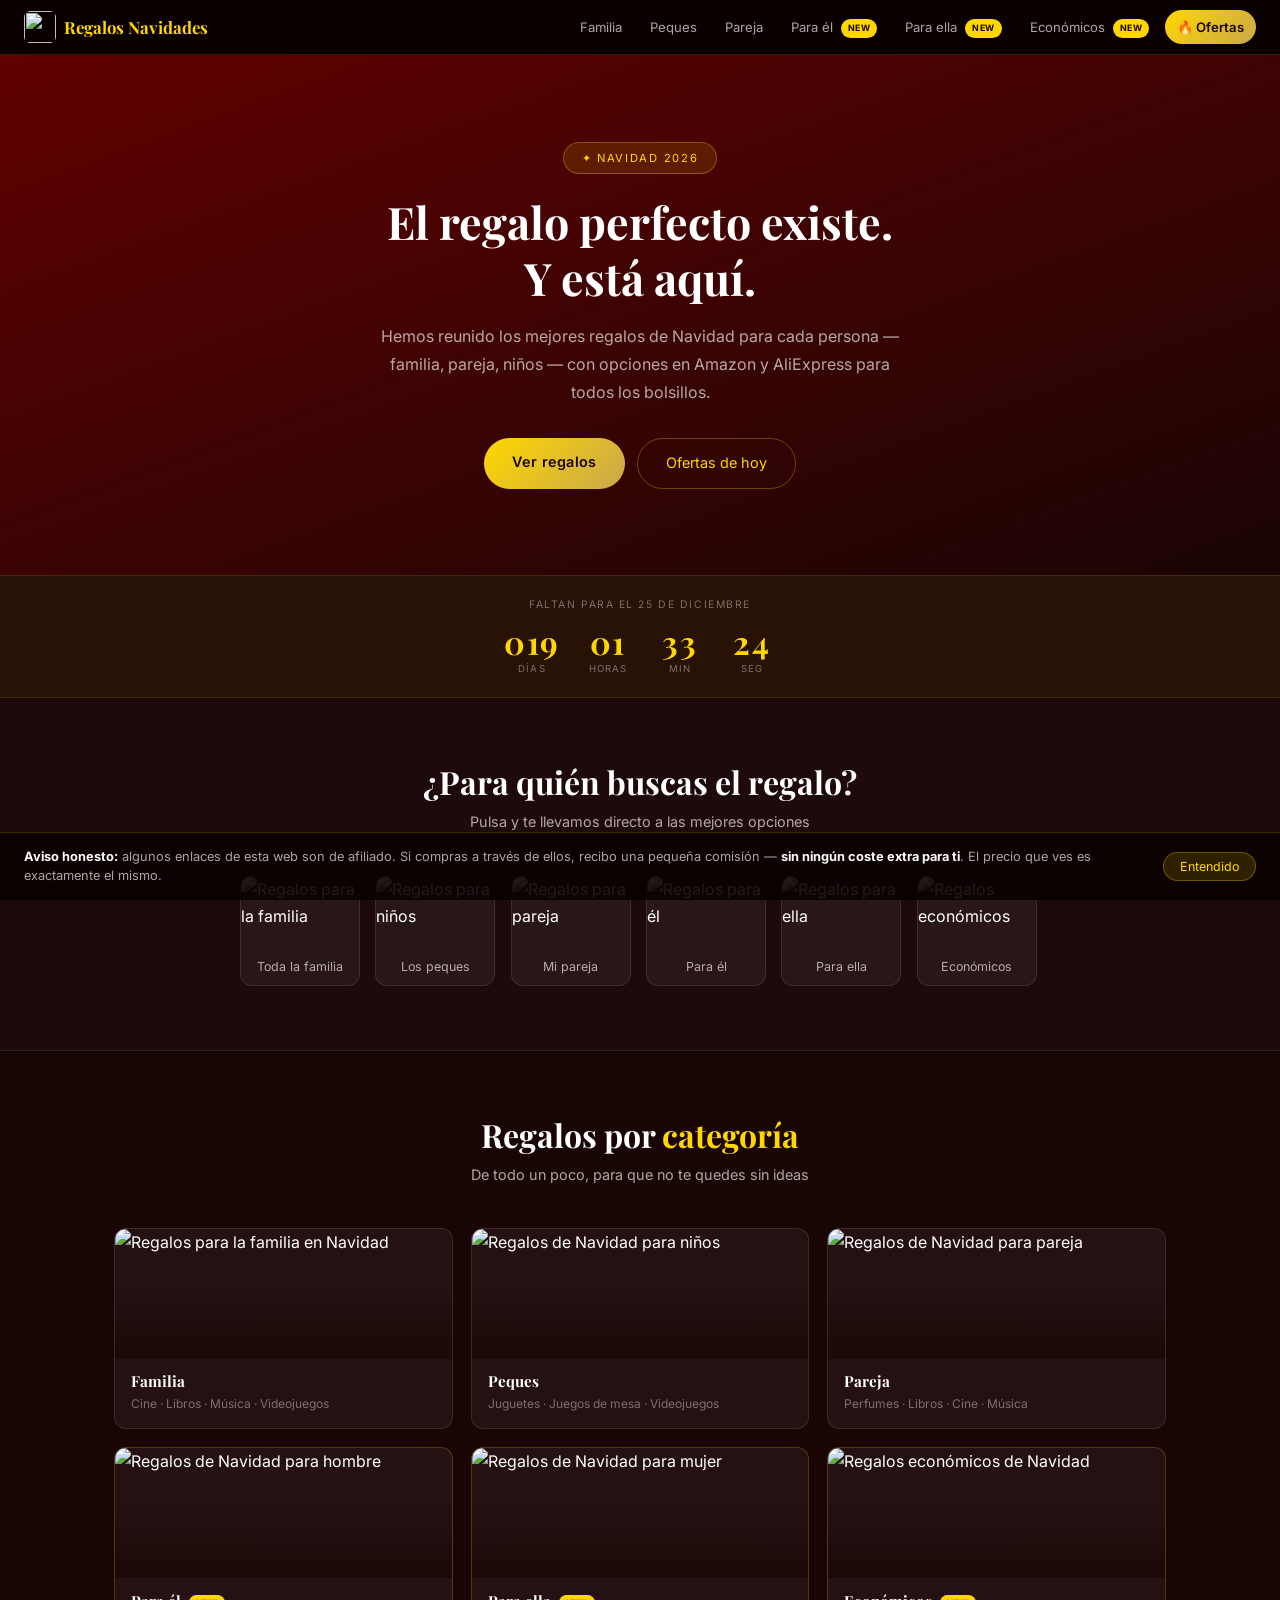
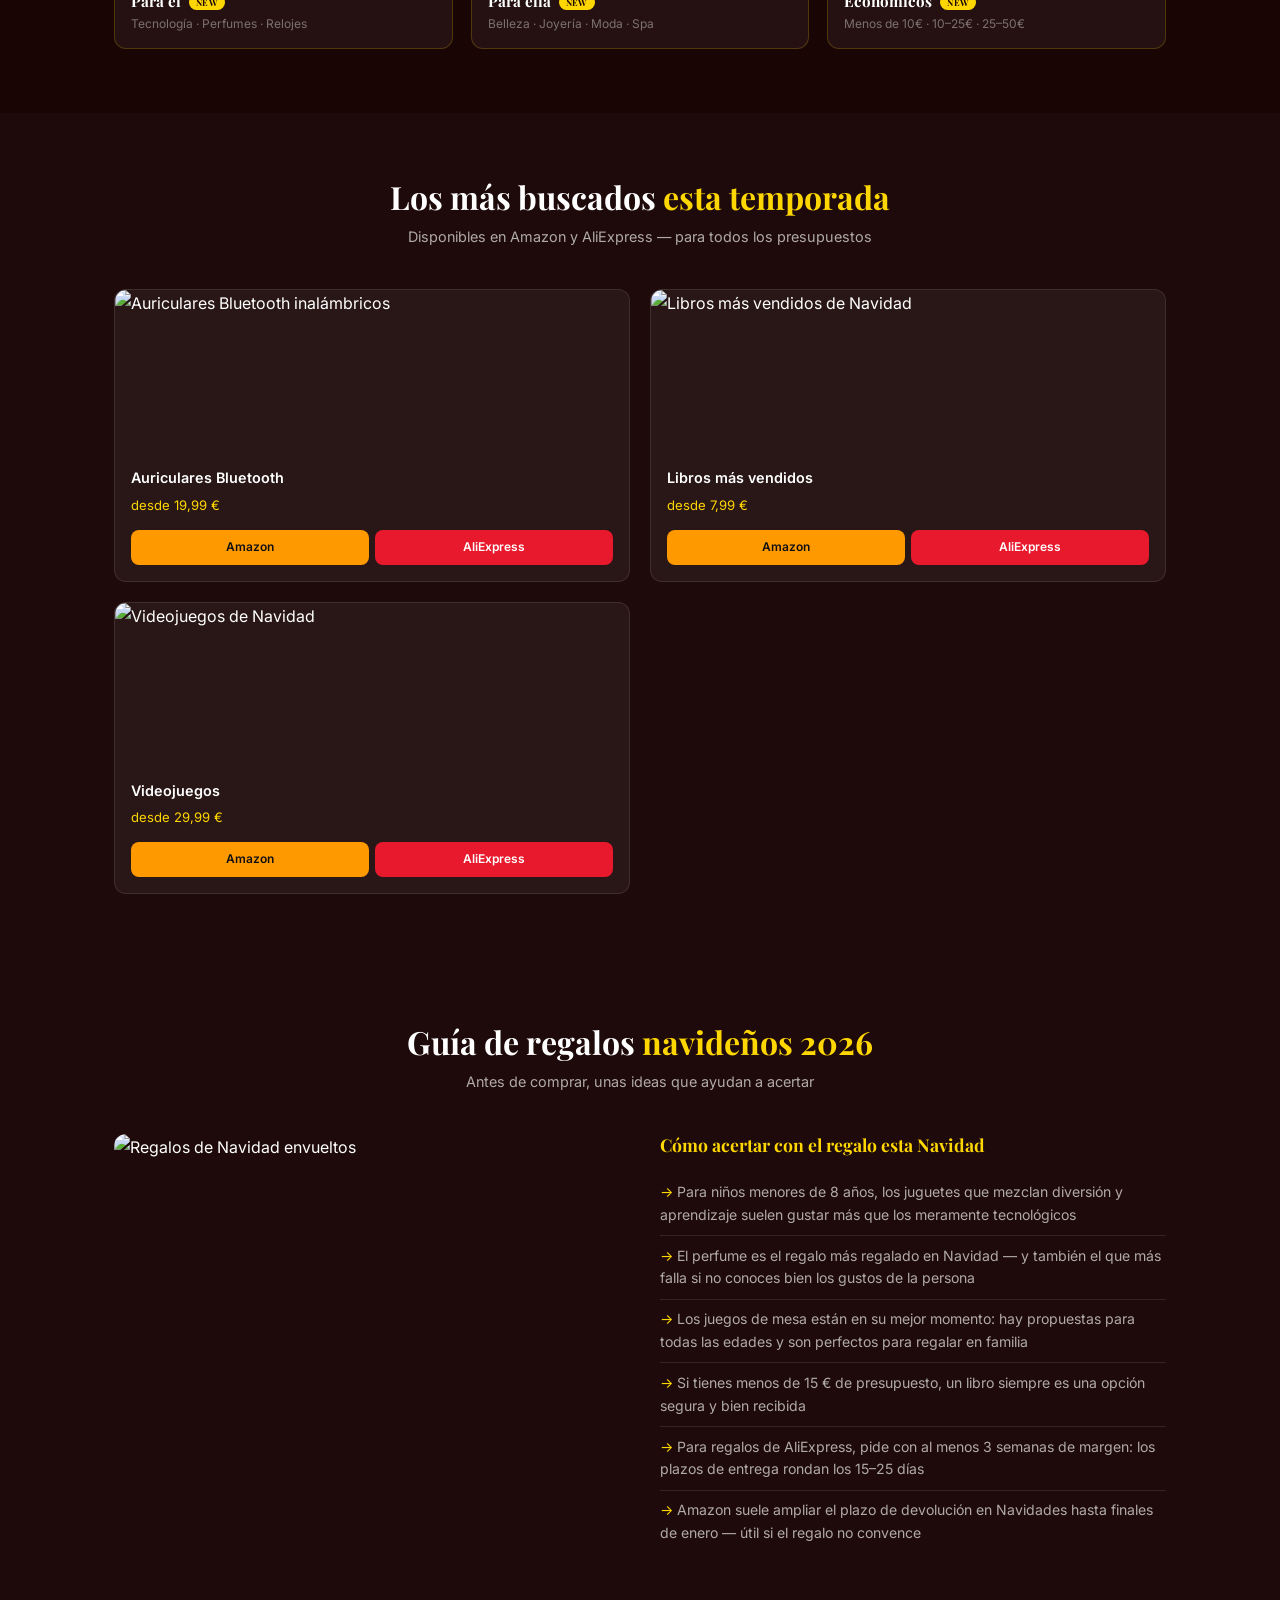
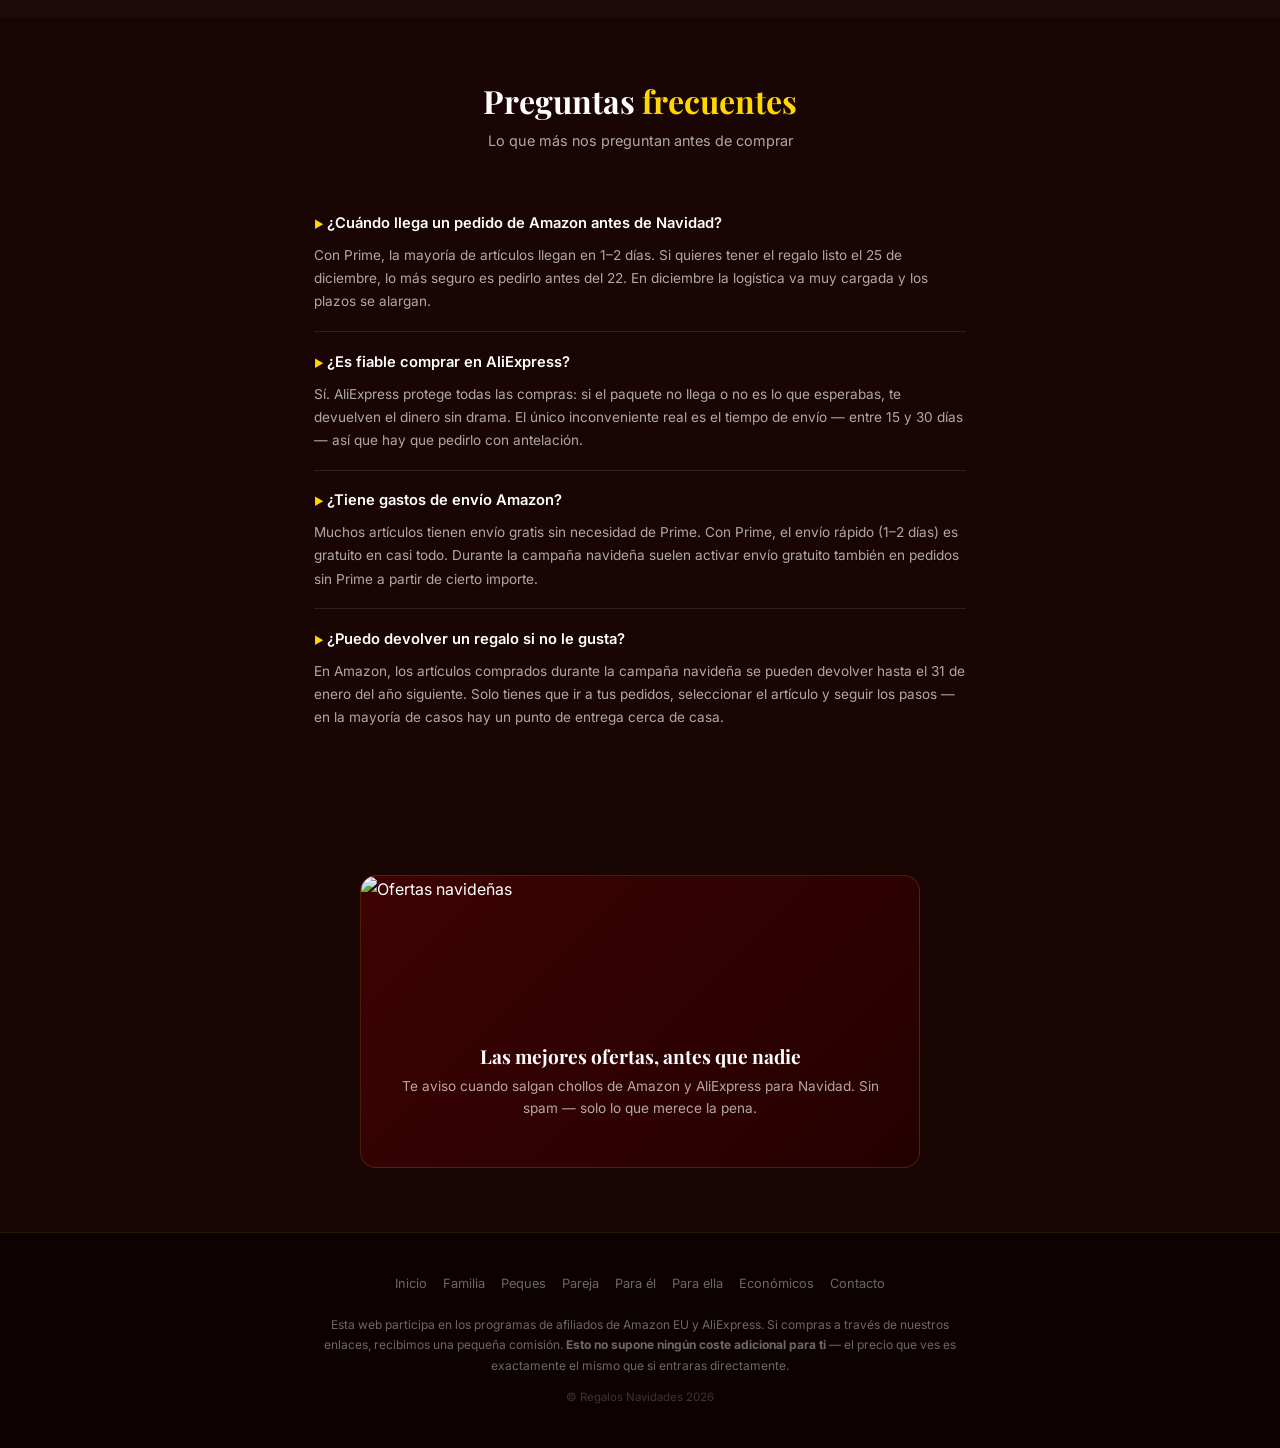
==== commit 6d5252d7: "fix: responsive 2 cols, quiz grid, imágenes locales en heroes y quiz - products-grid: 3 cols → 2 col" ====
--- a/index.html
+++ b/index.html
@@ -162,27 +162,27 @@
   </div>
   <div class="quiz-grid">
     <a href="familia.html" class="quiz-btn">
-      <img src="https://images.unsplash.com/photo-1511895426328-dc8714191011?w=240&q=80&fit=crop&crop=faces" alt="Regalos para la familia" loading="lazy">
+      <img src="images/regalosfamilia.webp" alt="Regalos para la familia" loading="lazy">
       <div class="quiz-label">Toda la familia</div>
     </a>
     <a href="peques.html" class="quiz-btn">
-      <img src="https://images.unsplash.com/photo-1471286174890-9c112ffca5b4?w=240&q=80&fit=crop" alt="Regalos para niños" loading="lazy">
+      <img src="images/regalosninos.webp" alt="Regalos para niños" loading="lazy">
       <div class="quiz-label">Los peques</div>
     </a>
     <a href="pareja.html" class="quiz-btn">
-      <img src="https://images.unsplash.com/photo-1529634597503-139d3726fed5?w=240&q=80&fit=crop&crop=faces" alt="Regalos para pareja" loading="lazy">
+      <img src="images/regalospareja.webp" alt="Regalos para pareja" loading="lazy">
       <div class="quiz-label">Mi pareja</div>
     </a>
     <a href="para-el.html" class="quiz-btn">
-      <img src="https://images.unsplash.com/photo-1507003211169-0a1dd7228f2d?w=240&q=80&fit=crop&crop=faces" alt="Regalos para él" loading="lazy">
+      <img src="images/perfumeshombre.webp" alt="Regalos para él" loading="lazy">
       <div class="quiz-label">Para él</div>
     </a>
     <a href="para-ella.html" class="quiz-btn">
-      <img src="https://images.unsplash.com/photo-1531746020798-e6953c6e8e04?w=240&q=80&fit=crop&crop=faces" alt="Regalos para ella" loading="lazy">
+      <img src="images/perfumesmujer.webp" alt="Regalos para ella" loading="lazy">
       <div class="quiz-label">Para ella</div>
     </a>
     <a href="economicos.html" class="quiz-btn">
-      <img src="https://images.unsplash.com/photo-1607344645866-009c320b63e0?w=240&q=80&fit=crop" alt="Regalos económicos" loading="lazy">
+      <img src="images/ofertas.webp" alt="Regalos económicos" loading="lazy">
       <div class="quiz-label">Económicos</div>
     </a>
   </div>
@@ -197,7 +197,7 @@
   <div class="cat-grid container">
     <a href="familia.html" class="cat-card">
       <div class="cat-img-wrap">
-        <img src="https://images.unsplash.com/photo-1511895426328-dc8714191011?w=500&q=80&fit=crop" alt="Regalos para la familia en Navidad" loading="lazy">
+        <img src="images/regalosfamilia.webp" alt="Regalos para la familia en Navidad" loading="lazy">
         <div class="cat-img-overlay"></div>
       </div>
       <div class="cat-info">
@@ -207,7 +207,7 @@
     </a>
     <a href="peques.html" class="cat-card">
       <div class="cat-img-wrap">
-        <img src="https://images.unsplash.com/photo-1471286174890-9c112ffca5b4?w=500&q=80&fit=crop" alt="Regalos de Navidad para niños" loading="lazy">
+        <img src="images/regalosninos.webp" alt="Regalos de Navidad para niños" loading="lazy">
         <div class="cat-img-overlay"></div>
       </div>
       <div class="cat-info">
@@ -217,7 +217,7 @@
     </a>
     <a href="pareja.html" class="cat-card">
       <div class="cat-img-wrap">
-        <img src="https://images.unsplash.com/photo-1529634597503-139d3726fed5?w=500&q=80&fit=crop&crop=faces" alt="Regalos de Navidad para pareja" loading="lazy">
+        <img src="images/regalospareja.webp" alt="Regalos de Navidad para pareja" loading="lazy">
         <div class="cat-img-overlay"></div>
       </div>
       <div class="cat-info">
@@ -227,7 +227,7 @@
     </a>
     <a href="para-el.html" class="cat-card is-new">
       <div class="cat-img-wrap">
-        <img src="https://images.unsplash.com/photo-1507003211169-0a1dd7228f2d?w=500&q=80&fit=crop&crop=faces" alt="Regalos de Navidad para hombre" loading="lazy">
+        <img src="images/perfumeshombre.webp" alt="Regalos de Navidad para hombre" loading="lazy">
         <div class="cat-img-overlay"></div>
       </div>
       <div class="cat-info">
@@ -237,7 +237,7 @@
     </a>
     <a href="para-ella.html" class="cat-card is-new">
       <div class="cat-img-wrap">
-        <img src="https://images.unsplash.com/photo-1531746020798-e6953c6e8e04?w=500&q=80&fit=crop&crop=faces" alt="Regalos de Navidad para mujer" loading="lazy">
+        <img src="images/perfumesmujer.webp" alt="Regalos de Navidad para mujer" loading="lazy">
         <div class="cat-img-overlay"></div>
       </div>
       <div class="cat-info">
@@ -247,7 +247,7 @@
     </a>
     <a href="economicos.html" class="cat-card is-new">
       <div class="cat-img-wrap">
-        <img src="https://images.unsplash.com/photo-1607344645866-009c320b63e0?w=500&q=80&fit=crop" alt="Regalos económicos de Navidad" loading="lazy">
+        <img src="images/ofertas.webp" alt="Regalos económicos de Navidad" loading="lazy">
         <div class="cat-img-overlay"></div>
       </div>
       <div class="cat-info">
--- a/style.css
+++ b/style.css
@@ -344,11 +344,10 @@
   border-bottom: 1px solid var(--border);
 }
 .quiz-grid {
-  display: flex;
+  display: grid;
+  grid-template-columns: repeat(6, 1fr);
   gap: 0.75rem;
-  justify-content: center;
-  flex-wrap: wrap;
-  max-width: 760px;
+  max-width: 800px;
   margin: 0 auto;
 }
 .quiz-btn {
@@ -434,7 +433,7 @@
 .products-section { background: rgba(255,255,255,0.02); }
 .products-grid {
   display: grid;
-  grid-template-columns: repeat(3, 1fr);
+  grid-template-columns: repeat(2, 1fr);
   gap: 1.25rem;
   max-width: var(--max-width);
   margin: 0 auto;
@@ -678,7 +677,6 @@
    =========================== */
 @media (max-width: 900px) {
   .cat-grid { grid-template-columns: repeat(2, 1fr); }
-  .products-grid { grid-template-columns: repeat(2, 1fr); }
   .guide-inner { grid-template-columns: 1fr; }
   .guide-img { height: 220px; }
 }
@@ -701,6 +699,7 @@
   .nav-toggle { display: flex; }
   .cat-grid { grid-template-columns: 1fr 1fr; gap: 0.75rem; }
   .products-grid { grid-template-columns: 1fr; }
+  .quiz-grid { grid-template-columns: repeat(3, 1fr); }
   .cat-img-wrap { height: 100px; }
   .product-img { height: 180px; }
   .countdown-units { gap: 1rem; }
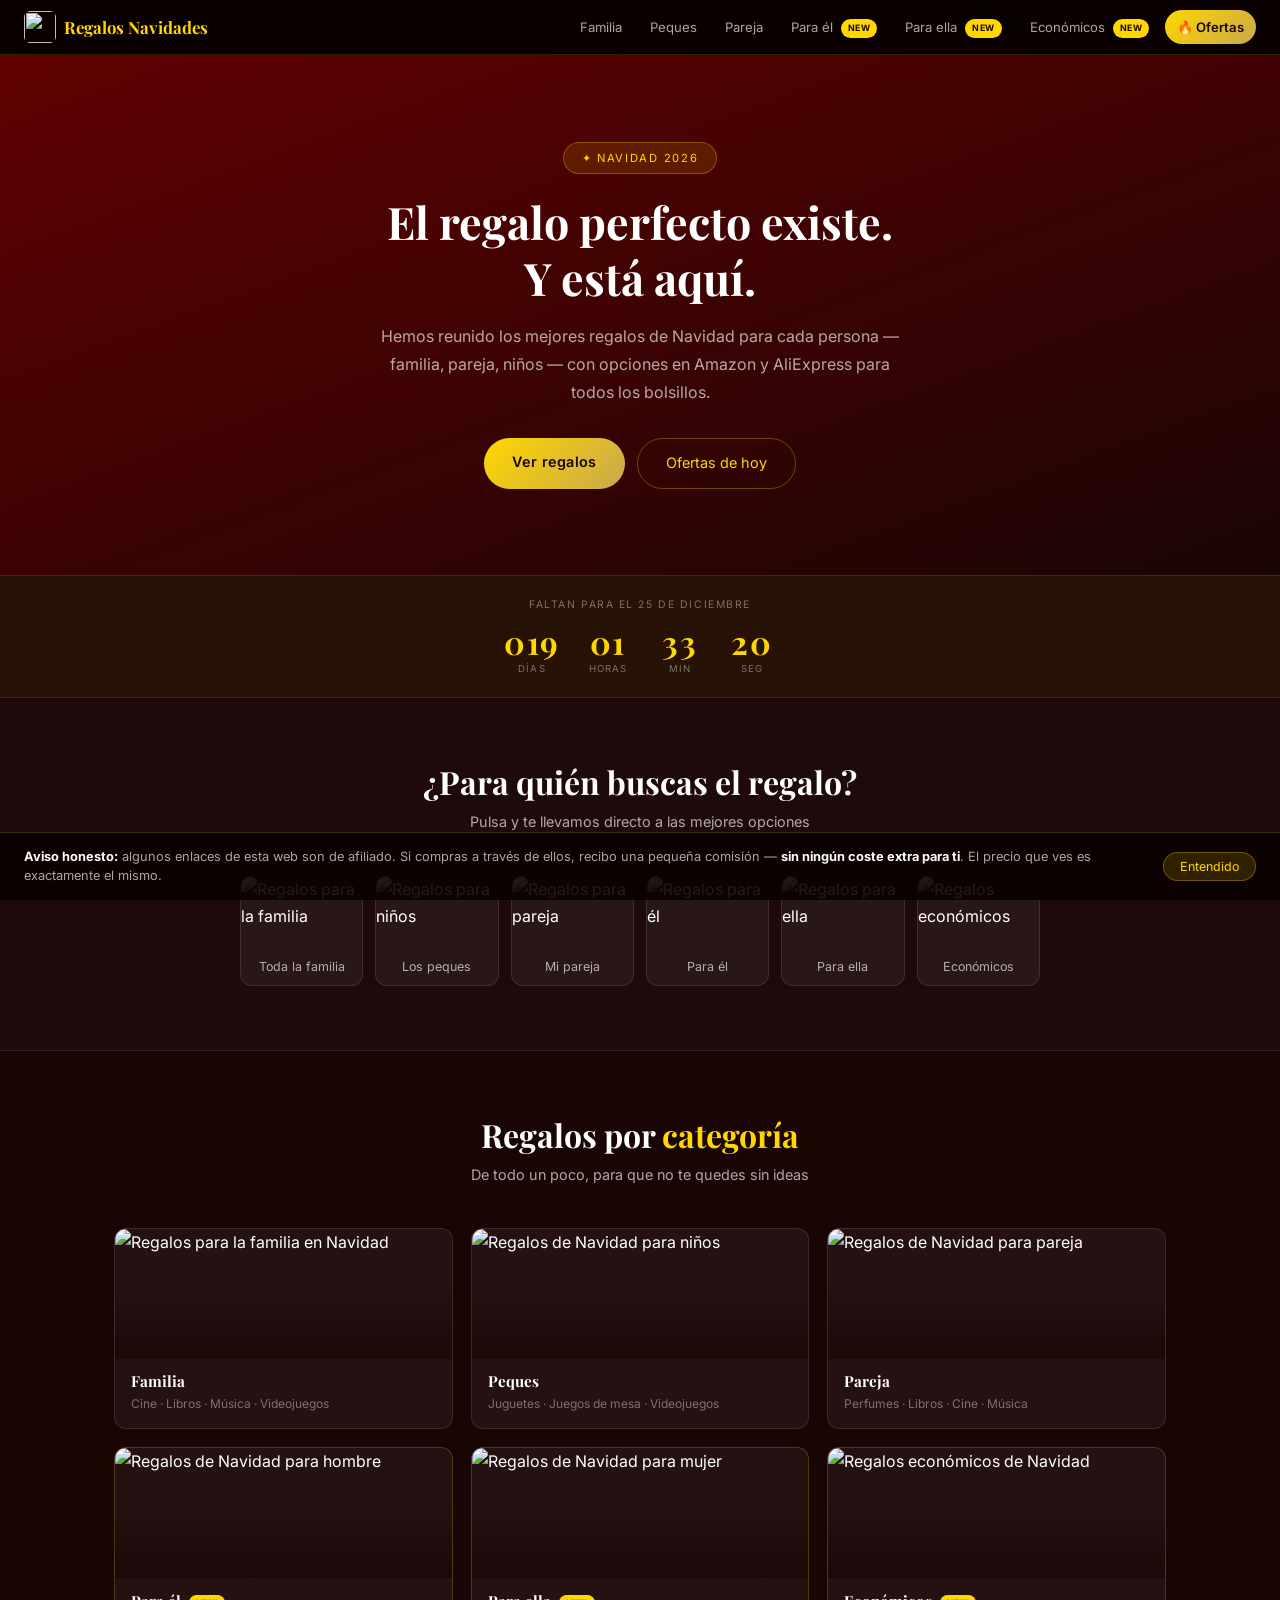
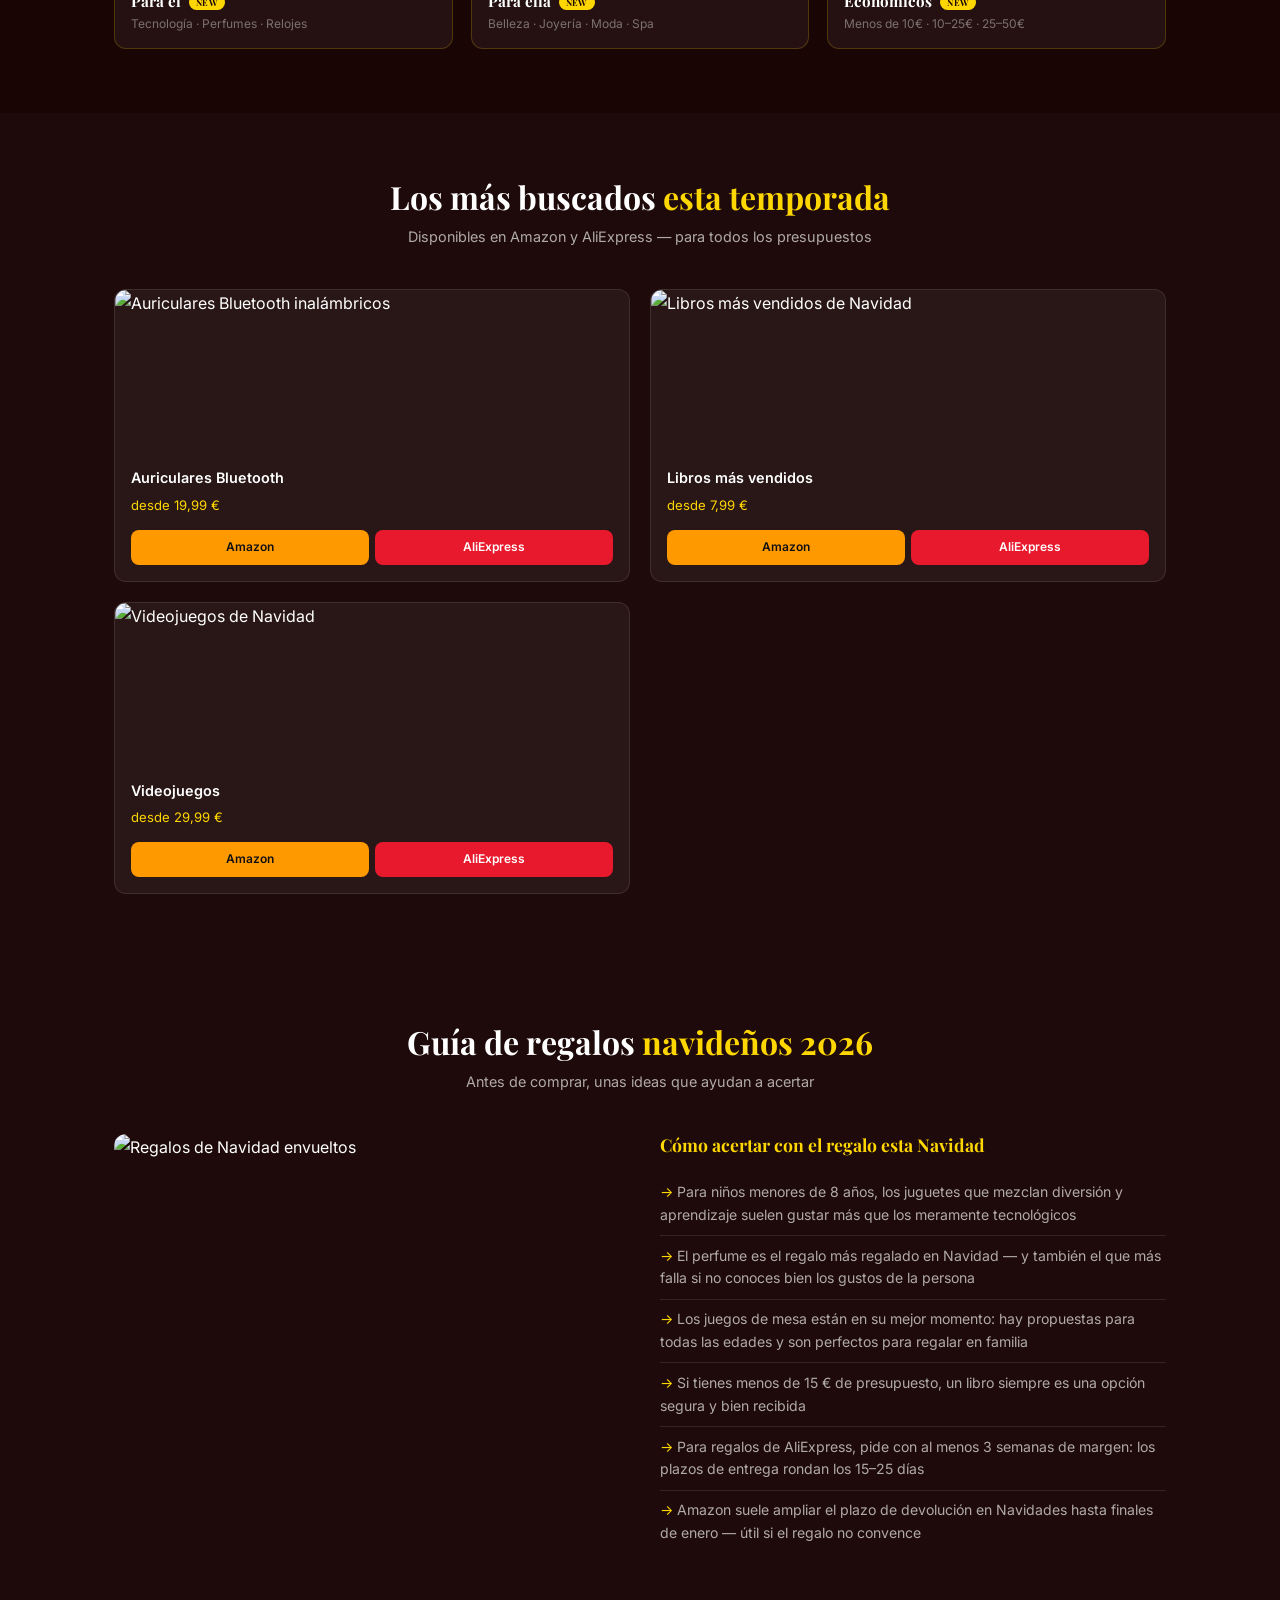
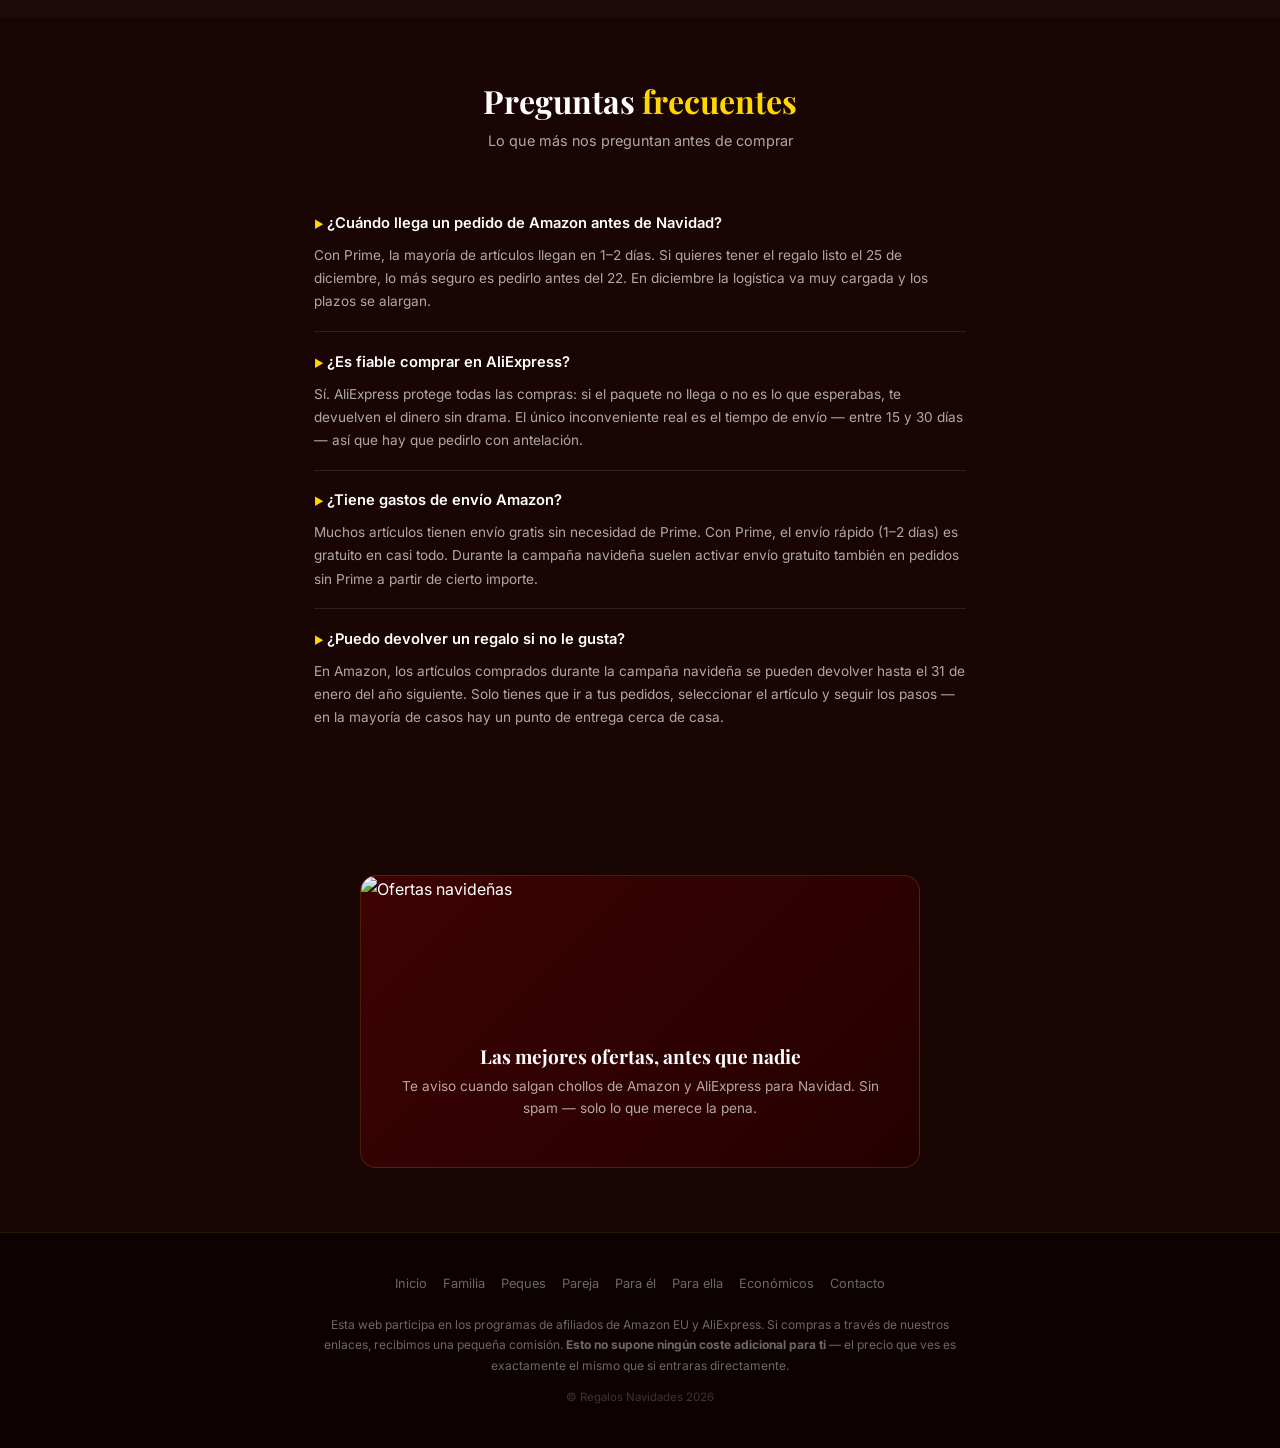
==== commit 8d773e86: "fix: replace text-banner images with real photos; fix quiz-btn width - familia.webp (real Christmas " ====
--- a/index.html
+++ b/index.html
@@ -162,7 +162,7 @@
   </div>
   <div class="quiz-grid">
     <a href="familia.html" class="quiz-btn">
-      <img src="images/regalosfamilia.webp" alt="Regalos para la familia" loading="lazy">
+      <img src="images/familia.webp" alt="Regalos para la familia" loading="lazy">
       <div class="quiz-label">Toda la familia</div>
     </a>
     <a href="peques.html" class="quiz-btn">
@@ -182,7 +182,7 @@
       <div class="quiz-label">Para ella</div>
     </a>
     <a href="economicos.html" class="quiz-btn">
-      <img src="images/ofertas.webp" alt="Regalos económicos" loading="lazy">
+      <img src="images/blackfriday.webp" alt="Regalos económicos" loading="lazy">
       <div class="quiz-label">Económicos</div>
     </a>
   </div>
@@ -197,7 +197,7 @@
   <div class="cat-grid container">
     <a href="familia.html" class="cat-card">
       <div class="cat-img-wrap">
-        <img src="images/regalosfamilia.webp" alt="Regalos para la familia en Navidad" loading="lazy">
+        <img src="images/familia.webp" alt="Regalos para la familia en Navidad" loading="lazy">
         <div class="cat-img-overlay"></div>
       </div>
       <div class="cat-info">
@@ -247,7 +247,7 @@
     </a>
     <a href="economicos.html" class="cat-card is-new">
       <div class="cat-img-wrap">
-        <img src="images/ofertas.webp" alt="Regalos económicos de Navidad" loading="lazy">
+        <img src="images/blackfriday.webp" alt="Regalos económicos de Navidad" loading="lazy">
         <div class="cat-img-overlay"></div>
       </div>
       <div class="cat-info">
--- a/style.css
+++ b/style.css
@@ -356,9 +356,8 @@
   border-radius: var(--radius);
   overflow: hidden;
   cursor: pointer;
-  width: 120px;
-  transition: var(--transition);
-  flex-shrink: 0;
+  width: 100%;
+  transition: var(--transition);
   display: block;
 }
 .quiz-btn:hover,
@@ -704,7 +703,6 @@
   .product-img { height: 180px; }
   .countdown-units { gap: 1rem; }
   .c-num { font-size: 1.6rem; }
-  .quiz-btn { width: 100px; }
   .quiz-btn img { height: 58px; }
 }
 
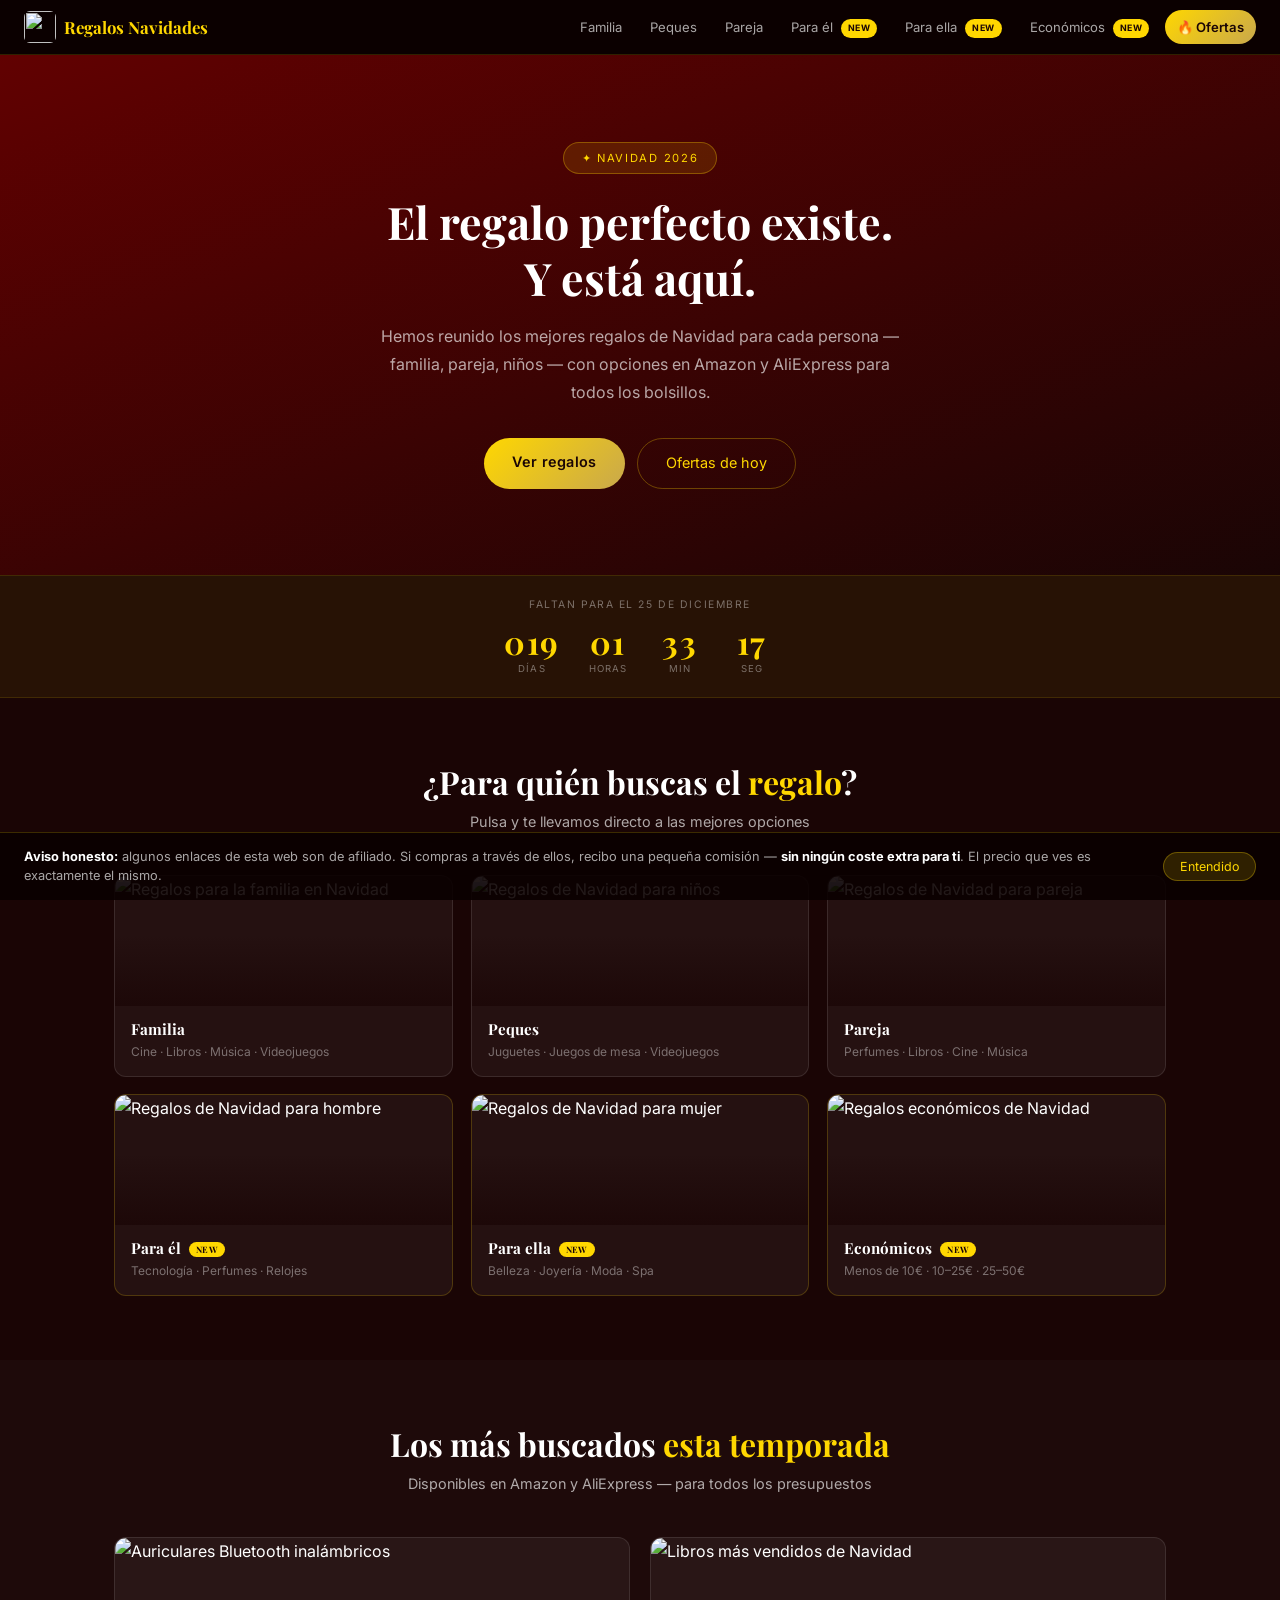
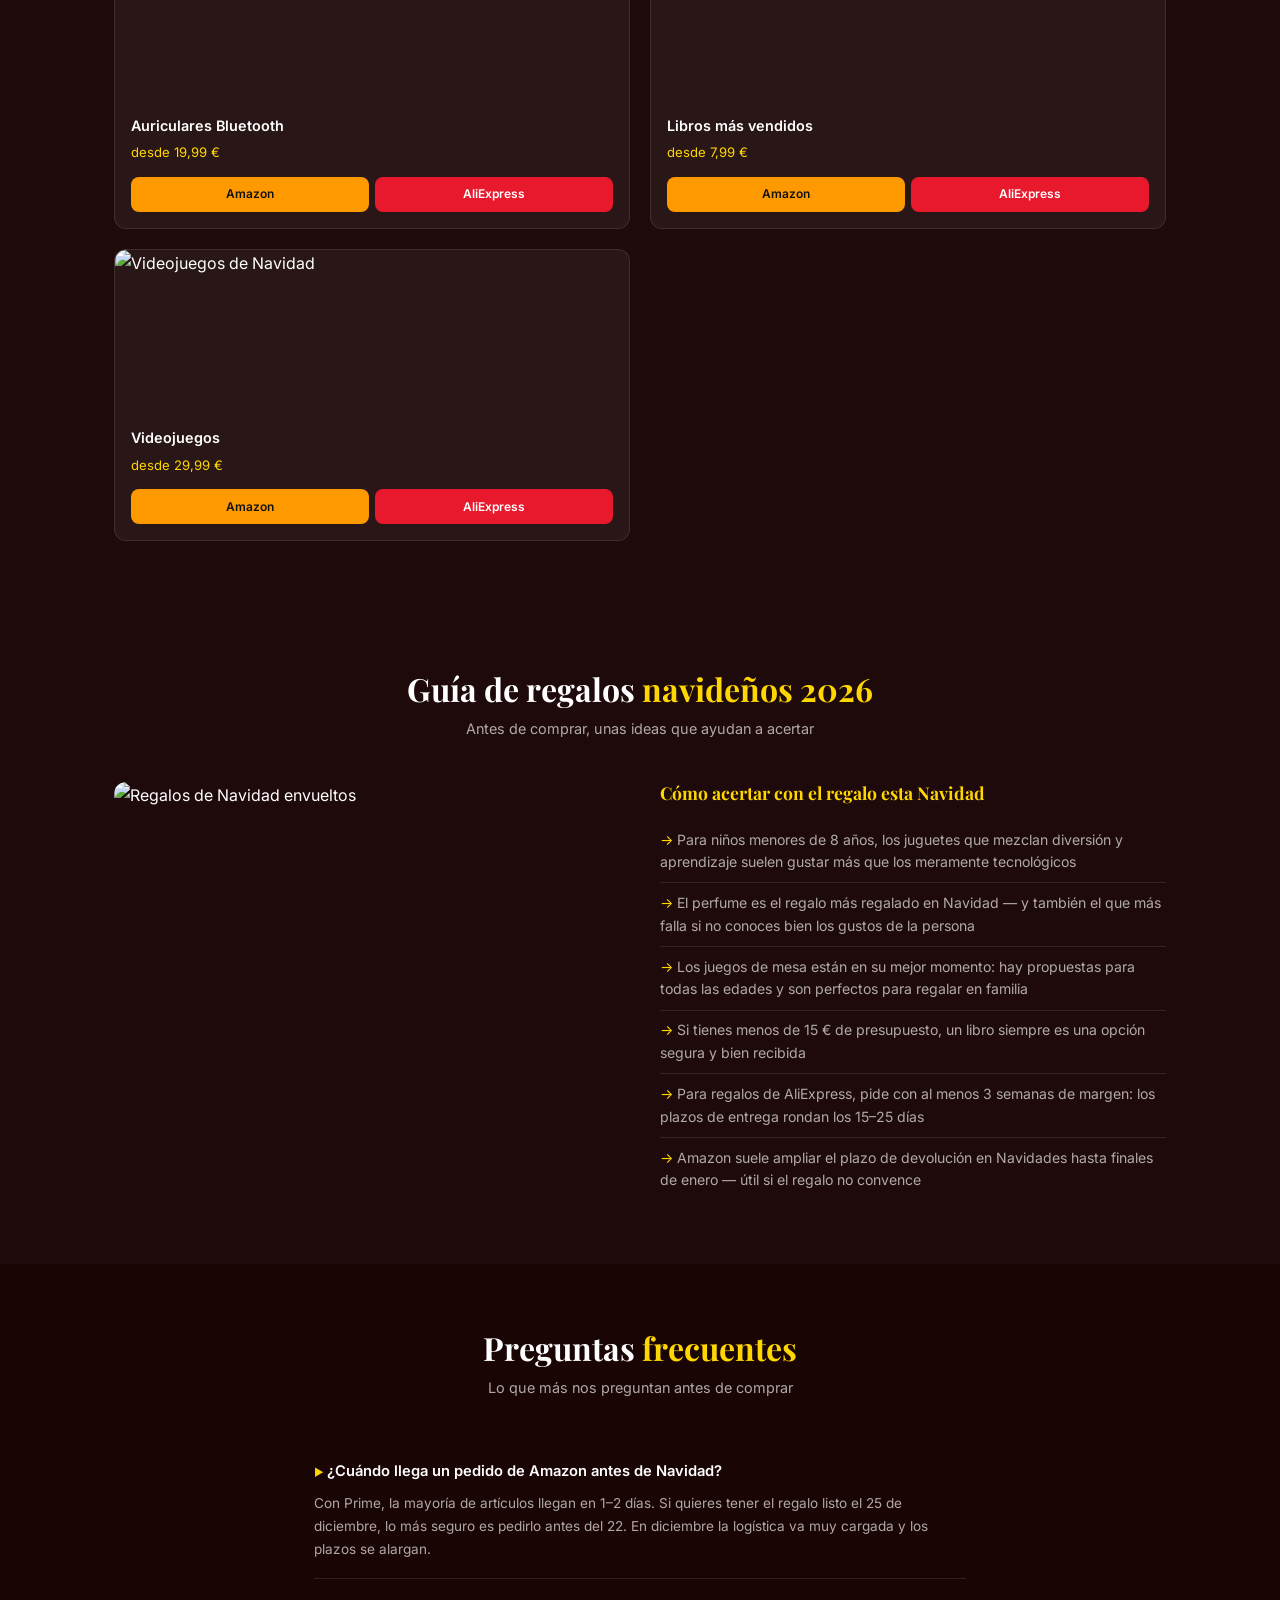
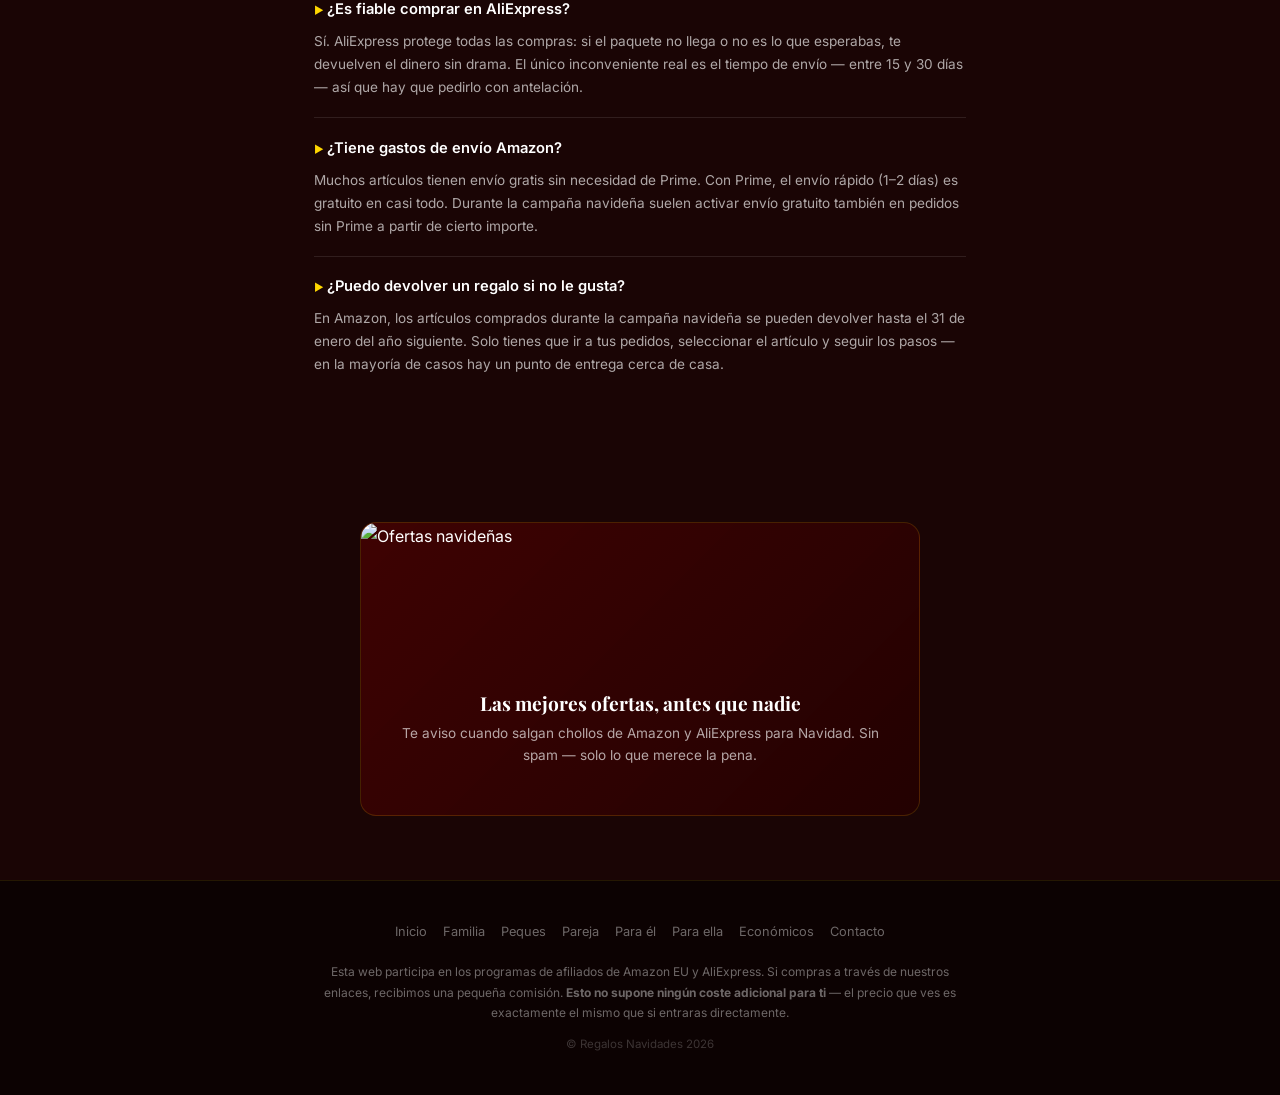
==== commit 6b4600b8: "refactor: merge quiz section into category grid Removes the redundant quiz buttons (same 6 links/ima" ====
--- a/index.html
+++ b/index.html
@@ -154,45 +154,11 @@
   </div>
 </div>
 
-<!-- QUIZ -->
-<section class="quiz-section section" aria-labelledby="quiz-title">
-  <div class="section-header">
-    <h2 id="quiz-title">¿Para quién buscas el regalo?</h2>
-    <p class="subtitle">Pulsa y te llevamos directo a las mejores opciones</p>
-  </div>
-  <div class="quiz-grid">
-    <a href="familia.html" class="quiz-btn">
-      <img src="images/familia.webp" alt="Regalos para la familia" loading="lazy">
-      <div class="quiz-label">Toda la familia</div>
-    </a>
-    <a href="peques.html" class="quiz-btn">
-      <img src="images/regalosninos.webp" alt="Regalos para niños" loading="lazy">
-      <div class="quiz-label">Los peques</div>
-    </a>
-    <a href="pareja.html" class="quiz-btn">
-      <img src="images/regalospareja.webp" alt="Regalos para pareja" loading="lazy">
-      <div class="quiz-label">Mi pareja</div>
-    </a>
-    <a href="para-el.html" class="quiz-btn">
-      <img src="images/perfumeshombre.webp" alt="Regalos para él" loading="lazy">
-      <div class="quiz-label">Para él</div>
-    </a>
-    <a href="para-ella.html" class="quiz-btn">
-      <img src="images/perfumesmujer.webp" alt="Regalos para ella" loading="lazy">
-      <div class="quiz-label">Para ella</div>
-    </a>
-    <a href="economicos.html" class="quiz-btn">
-      <img src="images/blackfriday.webp" alt="Regalos económicos" loading="lazy">
-      <div class="quiz-label">Económicos</div>
-    </a>
-  </div>
-</section>
-
 <!-- CATEGORÍAS -->
 <section class="section" id="categorias" aria-labelledby="cats-title">
   <div class="section-header">
-    <h2 id="cats-title">Regalos por <span class="gold">categoría</span></h2>
-    <p class="subtitle">De todo un poco, para que no te quedes sin ideas</p>
+    <h2 id="cats-title">¿Para quién buscas el <span class="gold">regalo</span>?</h2>
+    <p class="subtitle">Pulsa y te llevamos directo a las mejores opciones</p>
   </div>
   <div class="cat-grid container">
     <a href="familia.html" class="cat-card">
--- a/style.css
+++ b/style.css
@@ -337,49 +337,6 @@
 }
 
 /* ===========================
-   QUIZ
-   =========================== */
-.quiz-section {
-  background: rgba(255,255,255,0.02);
-  border-bottom: 1px solid var(--border);
-}
-.quiz-grid {
-  display: grid;
-  grid-template-columns: repeat(6, 1fr);
-  gap: 0.75rem;
-  max-width: 800px;
-  margin: 0 auto;
-}
-.quiz-btn {
-  background: var(--bg-card);
-  border: 1px solid var(--border);
-  border-radius: var(--radius);
-  overflow: hidden;
-  cursor: pointer;
-  width: 100%;
-  transition: var(--transition);
-  display: block;
-}
-.quiz-btn:hover,
-.quiz-btn.active {
-  border-color: var(--gold-border);
-  background: var(--gold-faint);
-}
-.quiz-btn img {
-  width: 100%;
-  height: 72px;
-  object-fit: cover;
-  object-position: center;
-}
-.quiz-label {
-  padding: 0.5rem;
-  font-size: 0.78rem;
-  text-align: center;
-  color: var(--text-muted);
-}
-.quiz-btn.active .quiz-label { color: var(--gold); font-weight: 600; }
-
-/* ===========================
    GRID DE CATEGORÍAS
    =========================== */
 .cat-grid {
@@ -443,6 +400,10 @@
   border-radius: var(--radius);
   overflow: hidden;
   transition: var(--transition);
+}
+.product-card:only-child {
+  grid-column: 1 / -1;
+  max-width: 560px;
 }
 .product-card:hover {
   border-color: var(--gold-border);
@@ -698,7 +659,6 @@
   .nav-toggle { display: flex; }
   .cat-grid { grid-template-columns: 1fr 1fr; gap: 0.75rem; }
   .products-grid { grid-template-columns: 1fr; }
-  .quiz-grid { grid-template-columns: repeat(3, 1fr); }
   .cat-img-wrap { height: 100px; }
   .product-img { height: 180px; }
   .countdown-units { gap: 1rem; }
